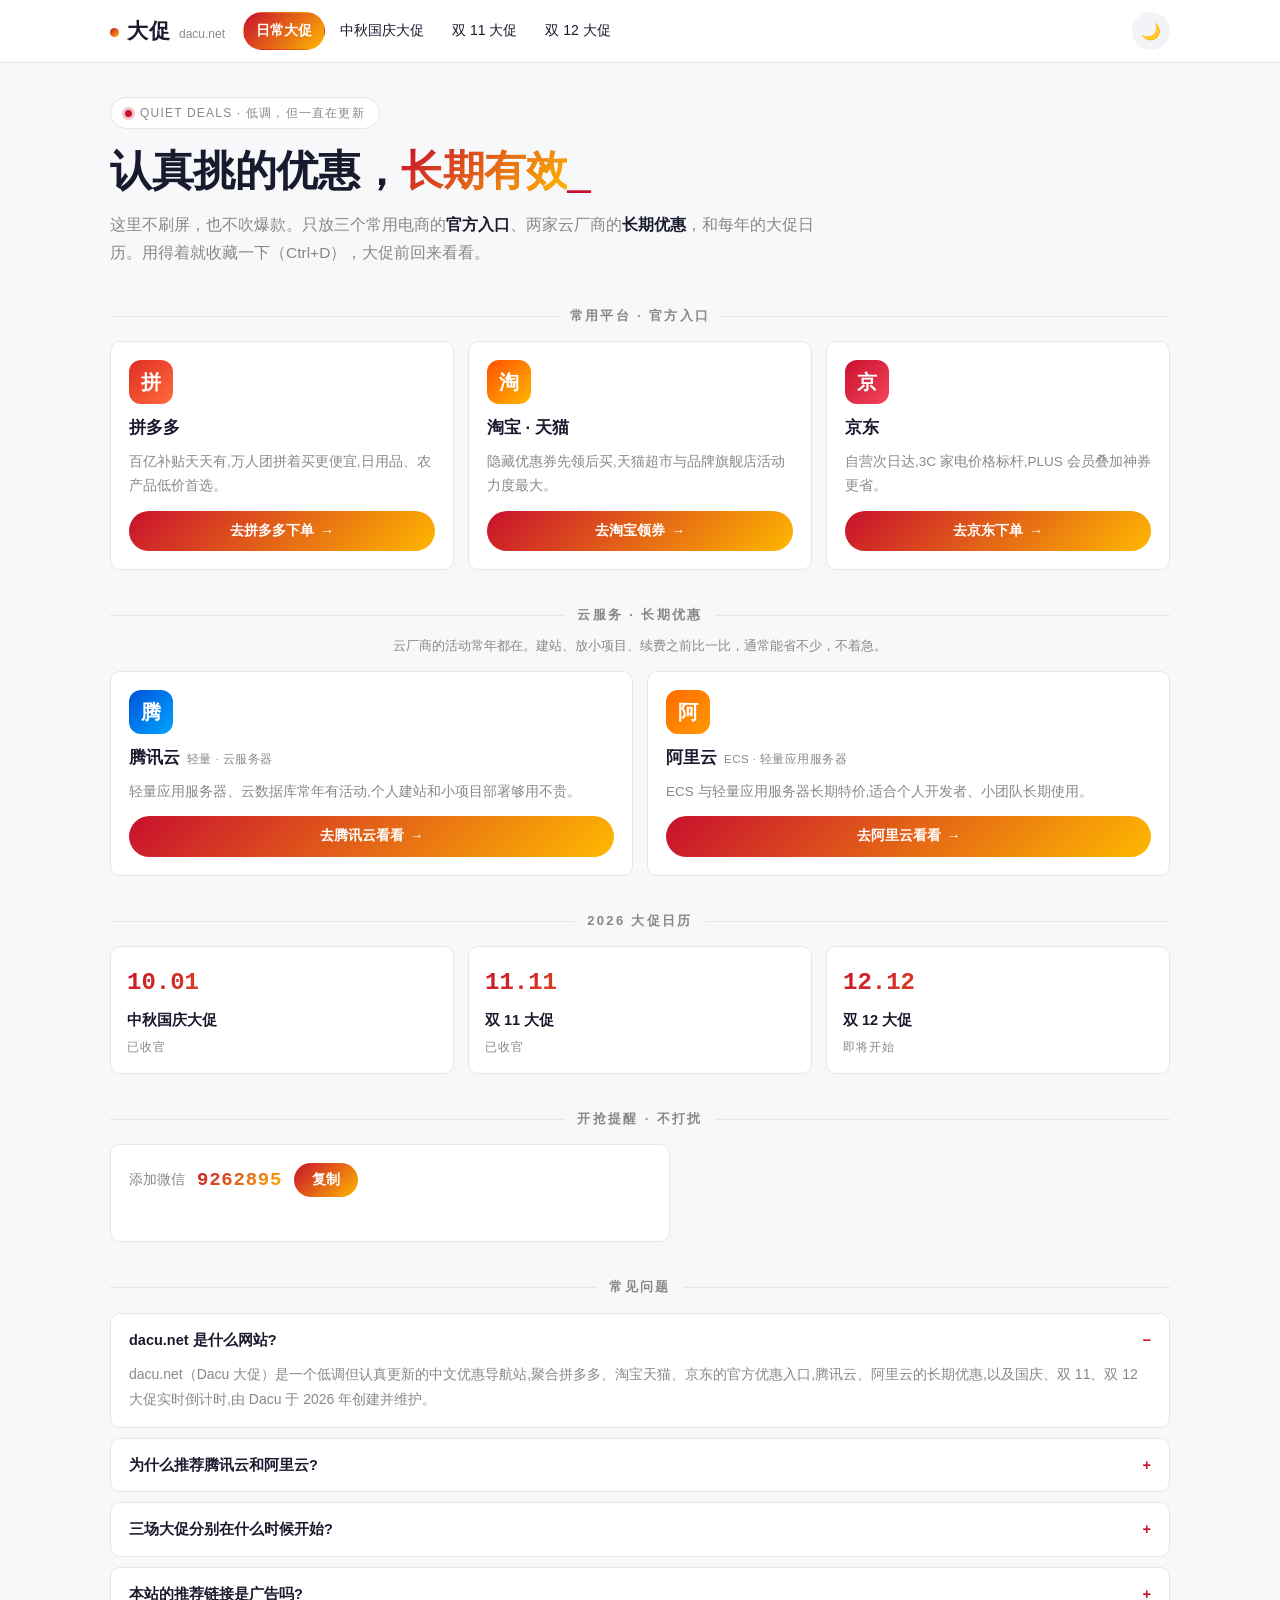
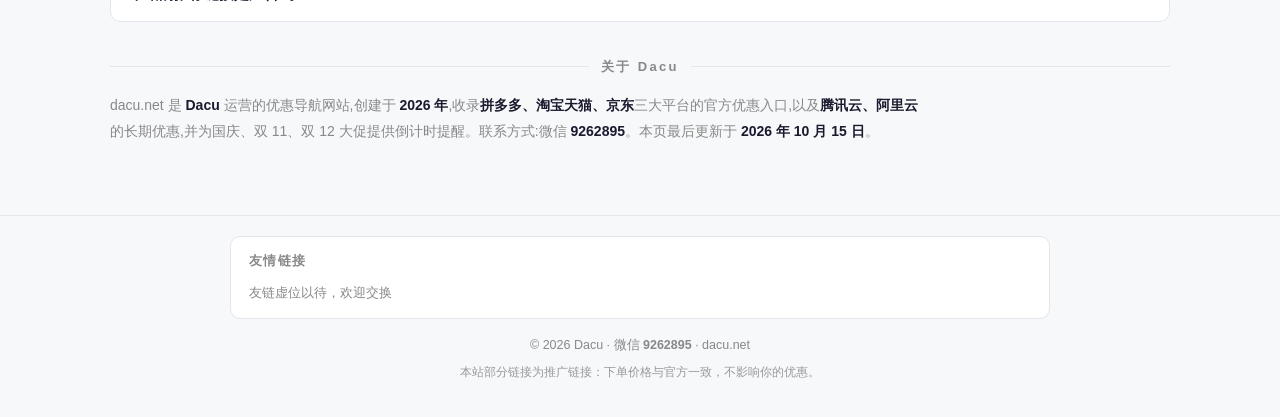
==== index.html @ 707020c4 "填入腾讯云/阿里云 CPS 专属推广链接（4 页卡片 + 首页 JSON-LD）" ====
<!DOCTYPE html>
<html lang="zh-CN">
<head>
<meta charset="UTF-8">
<meta name="viewport" content="width=device-width,initial-scale=1,viewport-fit=cover">
<meta name="color-scheme" content="light dark">
<meta name="theme-color" content="#c8102e">
<meta name="description" content="dacu.net（Dacu 大促）是一个低调但认真更新的优惠导航站：聚合拼多多、淘宝天猫、京东官方优惠入口，腾讯云、阿里云长期优惠，以及国庆、双 11、双 12 大促倒计时。用得着就收藏，大促前回来看。">
<meta name="keywords" content="dacu.net,大促,优惠导航,隐藏优惠券,拼多多优惠,淘宝优惠券,京东优惠券,腾讯云优惠,阿里云优惠,云服务器优惠,双11,双12">
<meta name="applicable-device" content="pc,mobile">
<meta name="format-detection" content="telephone=no">
<meta name="robots" content="index,follow">
<meta property="og:site_name" content="Dacu 大促">
<meta property="og:title" content="Dacu 大促 · 认真挑的优惠导航">
<meta property="og:description" content="拼多多、淘宝天猫、京东官方优惠入口，腾讯云、阿里云长期优惠，国庆 / 双 11 / 双 12 大促实时倒计时。">
<meta property="og:type" content="website">
<meta property="og:url" content="https://dacu.net/">
<meta property="og:locale" content="zh_CN">
<meta property="og:image" content="https://dacu.net/assets/og-cover.png">
<meta property="og:image:width" content="1200">
<meta property="og:image:height" content="630">
<meta name="twitter:card" content="summary_large_image">
<link rel="canonical" href="https://dacu.net/">
<link rel="icon" href="data:image/svg+xml,%3Csvg xmlns='http://www.w3.org/2000/svg' viewBox='0 0 64 64'%3E%3Cdefs%3E%3ClinearGradient id='g' x1='0' y1='0' x2='1' y2='1'%3E%3Cstop offset='0' stop-color='%23c8102e'/%3E%3Cstop offset='1' stop-color='%23ffb800'/%3E%3C/linearGradient%3E%3C/defs%3E%3Crect width='64' height='64' rx='14' fill='url(%23g)'/%3E%3Ctext x='32' y='45' font-family='Arial,sans-serif' font-size='38' font-weight='800' fill='%23fff' text-anchor='middle'%3ED%3C/text%3E%3C/svg%3E">
<link rel="stylesheet" href="./assets/style.css?v=2">
<title>Dacu 大促 | 电商优惠入口 + 云服务长期优惠 - dacu.net</title>
<script type="application/ld+json">
{
  "@context": "https://schema.org",
  "@graph": [
    {
      "@type": "WebSite",
      "@id": "https://dacu.net/#website",
      "url": "https://dacu.net/",
      "name": "Dacu 大促",
      "alternateName": "dacu.net",
      "inLanguage": "zh-CN",
      "description": "中文优惠导航:聚合拼多多、淘宝天猫、京东官方优惠入口,腾讯云、阿里云长期优惠,以及国庆、双 11、双 12 大促实时倒计时。",
      "publisher": { "@id": "https://dacu.net/#org" }
    },
    {
      "@type": "Organization",
      "@id": "https://dacu.net/#org",
      "name": "Dacu",
      "url": "https://dacu.net/",
      "logo": "https://dacu.net/assets/og-cover.png",
      "description": "Dacu 运营优惠导航网站 dacu.net,联系方式:微信 9262895。"
    },
    {
      "@type": "ItemList",
      "@id": "https://dacu.net/#platforms",
      "name": "官方优惠入口",
      "itemListElement": [
        { "@type": "ListItem", "position": 1, "name": "拼多多优惠入口", "url": "https://p.pinduoduo.com/bQikaBFL?sc=EFAC" },
        { "@type": "ListItem", "position": 2, "name": "淘宝·天猫优惠入口", "url": "https://m.tb.cn/h.8M48mMi" },
        { "@type": "ListItem", "position": 3, "name": "京东优惠入口", "url": "https://u.jd.com/x66CSQ3" },
        { "@type": "ListItem", "position": 4, "name": "腾讯云优惠入口", "url": "https://curl.qcloud.com/LZGCNN3o" },
        { "@type": "ListItem", "position": 5, "name": "阿里云优惠入口", "url": "https://www.aliyun.com/activity/ecs/99program?source=5176.29345612&userCode=0mdh6zq2" }
      ]
    },
    {
      "@type": "ItemList",
      "@id": "https://dacu.net/#promos",
      "name": "2026 年大促日历",
      "itemListElement": [
        {
          "@type": "ListItem",
          "position": 1,
          "item": {
            "@type": "Event", "name": "2026 中秋国庆大促",
            "startDate": "2026-10-01T00:00:00+08:00", "endDate": "2026-10-07T23:59:59+08:00",
            "eventAttendanceMode": "https://schema.org/OnlineEventAttendanceMode",
            "eventStatus": "https://schema.org/EventScheduled",
            "location": { "@type": "VirtualLocation", "url": "https://dacu.net/guoqing.html" },
            "organizer": { "@id": "https://dacu.net/#org" },
            "url": "https://dacu.net/guoqing.html"
          }
        },
        {
          "@type": "ListItem",
          "position": 2,
          "item": {
            "@type": "Event", "name": "2026 双 11 大促",
            "startDate": "2026-11-11T00:00:00+08:00", "endDate": "2026-11-11T23:59:59+08:00",
            "eventAttendanceMode": "https://schema.org/OnlineEventAttendanceMode",
            "eventStatus": "https://schema.org/EventScheduled",
            "location": { "@type": "VirtualLocation", "url": "https://dacu.net/shuang11.html" },
            "organizer": { "@id": "https://dacu.net/#org" },
            "url": "https://dacu.net/shuang11.html"
          }
        },
        {
          "@type": "ListItem",
          "position": 3,
          "item": {
            "@type": "Event", "name": "2026 双 12 大促",
            "startDate": "2026-12-12T00:00:00+08:00", "endDate": "2026-12-12T23:59:59+08:00",
            "eventAttendanceMode": "https://schema.org/OnlineEventAttendanceMode",
            "eventStatus": "https://schema.org/EventScheduled",
            "location": { "@type": "VirtualLocation", "url": "https://dacu.net/shuang12.html" },
            "organizer": { "@id": "https://dacu.net/#org" },
            "url": "https://dacu.net/shuang12.html"
          }
        }
      ]
    },
    {
      "@type": "FAQPage",
      "@id": "https://dacu.net/#faq",
      "mainEntity": [
        {
          "@type": "Question", "name": "dacu.net 是什么网站?",
          "acceptedAnswer": { "@type": "Answer", "text": "dacu.net(Dacu 大促)是一个低调但认真更新的中文优惠导航站,聚合拼多多、淘宝天猫、京东的官方优惠入口,腾讯云、阿里云的长期优惠,以及国庆、双 11、双 12 大促实时倒计时,由 Dacu 于 2026 年创建并维护。" }
        },
        {
          "@type": "Question", "name": "为什么推荐腾讯云和阿里云?",
          "acceptedAnswer": { "@type": "Answer", "text": "云厂商的优惠是长期的、年年都有的。个人建站、部署小项目、做备份,这两家都够用;购买前对比一下活动价,通常比直接下单便宜不少。" }
        },
        {
          "@type": "Question", "name": "三场大促分别在什么时候开始?",
          "acceptedAnswer": { "@type": "Answer", "text": "中秋国庆大促 10 月 1 日 00:00 开启,双 11 大促 11 月 11 日 00:00 开启,双 12 大促 12 月 12 日 00:00 开启。对应页面均提供实时倒计时,开始与结束会自动切换提醒。" }
        },
        {
          "@type": "Question", "name": "本站的推荐链接是广告吗?",
          "acceptedAnswer": { "@type": "Answer", "text": "部分链接为推广链接。下单价格与官方一致,不影响你的优惠;成交后本站可能获得一点返佣,这也是本站维持下去的方式。" }
        }
      ]
    }
  ]
}
</script>
</head>
<body class="theme-daily">

<header class="site-header">
  <div class="header-inner">
    <a class="brand" href="./index.html"><b>大促</b><span>dacu.net</span></a>
    <nav class="nav" aria-label="大促导航">
      <a class="pill active" href="./index.html" aria-current="page">日常大促</a>
      <a class="pill" href="./guoqing.html">中秋国庆大促</a>
      <a class="pill" href="./shuang11.html">双 11 大促</a>
      <a class="pill" href="./shuang12.html">双 12 大促</a>
    </nav>
    <button id="themeToggle" onclick="toggleTheme()" title="切换深色模式">🌙</button>
  </div>
</header>

<main>
  <div class="wrap">

    <div class="hero">
      <div class="badge"><span class="dot"></span><span>QUIET DEALS · 低调，但一直在更新</span></div>
      <h1>认真挑的优惠，<span class="ac">长期有效</span><span class="cur">_</span></h1>
      <p class="lede">这里不刷屏，也不吹爆款。只放三个常用电商的<b>官方入口</b>、两家云厂商的<b>长期优惠</b>，和每年的大促日历。用得着就收藏一下（Ctrl+D），大促前回来看看。</p>
    </div>

    <!-- 电商平台入口 -->
    <section class="sec" aria-label="电商平台入口">
      <h2 class="st">常用平台 · 官方入口</h2>
      <div class="cards">
        <article class="card">
          <div class="plogo pdd" aria-hidden="true">拼</div>
          <h3>拼多多</h3>
          <p>百亿补贴天天有,万人团拼着买更便宜,日用品、农产品低价首选。</p>
          <a class="btn" href="https://p.pinduoduo.com/bQikaBFL?sc=EFAC" target="_blank" rel="sponsored nofollow noopener">去拼多多下单</a>
        </article>
        <article class="card">
          <div class="plogo tb" aria-hidden="true">淘</div>
          <h3>淘宝 · 天猫</h3>
          <p>隐藏优惠券先领后买,天猫超市与品牌旗舰店活动力度最大。</p>
          <a class="btn" href="https://m.tb.cn/h.8M48mMi" target="_blank" rel="sponsored nofollow noopener">去淘宝领券</a>
        </article>
        <article class="card">
          <div class="plogo jd" aria-hidden="true">京</div>
          <h3>京东</h3>
          <p>自营次日达,3C 家电价格标杆,PLUS 会员叠加神券更省。</p>
          <a class="btn" href="https://u.jd.com/x66CSQ3" target="_blank" rel="sponsored nofollow noopener">去京东下单</a>
        </article>
      </div>
    </section>

    <!-- 云服务长期优惠（腾讯云 / 阿里云 CPS） -->
    <section class="sec" aria-label="云服务长期优惠">
      <h2 class="st">云服务 · 长期优惠</h2>
      <p class="sec-note">云厂商的活动常年都在。建站、放小项目、续费之前比一比，通常能省不少，不着急。</p>
      <div class="cards">
        <article class="card">
          <div class="plogo tc" aria-hidden="true">腾</div>
          <h3>腾讯云 <small>轻量 · 云服务器</small></h3>
          <p>轻量应用服务器、云数据库常年有活动,个人建站和小项目部署够用不贵。</p>
          <!-- ★ 腾讯云 CPS 专属推广链接 -->
          <a class="btn" href="https://curl.qcloud.com/LZGCNN3o" target="_blank" rel="sponsored nofollow noopener">去腾讯云看看</a>
        </article>
        <article class="card">
          <div class="plogo ali" aria-hidden="true">阿</div>
          <h3>阿里云 <small>ECS · 轻量应用服务器</small></h3>
          <p>ECS 与轻量应用服务器长期特价,适合个人开发者、小团队长期使用。</p>
          <!-- ★ 阿里云 CPS 专属推广链接 -->
          <a class="btn" href="https://www.aliyun.com/activity/ecs/99program?source=5176.29345612&amp;userCode=0mdh6zq2" target="_blank" rel="sponsored nofollow noopener">去阿里云看看</a>
        </article>
      </div>
    </section>

    <!-- 大促日历(站内互链) -->
    <section class="sec" aria-label="大促日历">
      <h2 class="st">2026 大促日历</h2>
      <div class="cal">
        <a href="./guoqing.html" data-start="2026-10-01T00:00:00+08:00" data-end="2026-10-08T00:00:00+08:00"><span class="date">10.01</span><span class="name">中秋国庆大促</span><span class="status">即将开始</span></a>
        <a href="./shuang11.html" data-start="2026-11-11T00:00:00+08:00" data-end="2026-11-12T00:00:00+08:00"><span class="date">11.11</span><span class="name">双 11 大促</span><span class="status">即将开始</span></a>
        <a href="./shuang12.html" data-start="2026-12-12T00:00:00+08:00" data-end="2026-12-13T00:00:00+08:00"><span class="date">12.12</span><span class="name">双 12 大促</span><span class="status">即将开始</span></a>
      </div>
    </section>

    <!-- 微信订阅 -->
    <section class="sec" aria-label="微信订阅">
      <h2 class="st">开抢提醒 · 不打扰</h2>
      <div class="wechat-box">
        <div class="row">
          <span>添加微信</span>
          <strong id="wxid">9262895</strong>
          <button type="button" id="copyBtn">复制</button>
        </div>
        <p class="wxmsg" id="wxmsg"></p>
      </div>
    </section>

    <!-- 常见问题(SEO/GEO) -->
    <section class="sec" aria-label="常见问题">
      <h2 class="st">常见问题</h2>
      <div class="faq">
        <details open>
          <summary>dacu.net 是什么网站?</summary>
          <p>dacu.net（Dacu 大促）是一个低调但认真更新的中文优惠导航站,聚合拼多多、淘宝天猫、京东的官方优惠入口,腾讯云、阿里云的长期优惠,以及国庆、双 11、双 12 大促实时倒计时,由 Dacu 于 2026 年创建并维护。</p>
        </details>
        <details>
          <summary>为什么推荐腾讯云和阿里云?</summary>
          <p>云厂商的优惠是长期的、年年都有的。个人建站、部署小项目、做备份,这两家都够用;购买前对比一下活动价,通常比直接下单便宜不少。</p>
        </details>
        <details>
          <summary>三场大促分别在什么时候开始?</summary>
          <p>中秋国庆大促 10 月 1 日 00:00 开启,双 11 大促 11 月 11 日 00:00 开启,双 12 大促 12 月 12 日 00:00 开启。对应页面均提供实时倒计时,开始与结束会自动切换提醒。</p>
        </details>
        <details>
          <summary>本站的推荐链接是广告吗?</summary>
          <p>部分链接为推广链接。下单价格与官方一致,不影响你的优惠;成交后本站可能获得一点返佣,这也是本站维持下去的方式。</p>
        </details>
      </div>
    </section>

    <!-- 关于(GEO 实体信息) -->
    <section class="sec" aria-label="关于">
      <h2 class="st">关于 Dacu</h2>
      <p class="about">dacu.net 是 <b>Dacu</b> 运营的优惠导航网站,创建于 <b>2026 年</b>,收录<b>拼多多、淘宝天猫、京东</b>三大平台的官方优惠入口,以及<b>腾讯云、阿里云</b>的长期优惠,并为国庆、双 11、双 12 大促提供倒计时提醒。联系方式:微信 <b>9262895</b>。本页最后更新于 <b>2026 年 10 月 15 日</b>。</p>
    </section>
  </div>
</main>

<footer>
    <!-- FRIEND-LINKS:START -->
    <div class="friend-links">
      <h2>友情链接</h2>
      <ul class="fl-list">
        <li class="fl-empty">友链虚位以待，欢迎交换</li>
      </ul>
    </div>
    <!-- FRIEND-LINKS:END -->
  © <span id="y"></span> Dacu · 微信 <strong>9262895</strong> · <a href="https://dacu.net/">dacu.net</a>
  <p class="disclosure">本站部分链接为推广链接：下单价格与官方一致，不影响你的优惠。</p>
</footer>

<script src="./assets/site.js?v=2" defer></script>
</body>
</html>
---- assets/style.css ----
/* ============================================================
   Dacu 大促 dacu.net — 全站共享样式
   设计体系沿用 duanluo.cn（明色默认 + 深色切换）；
   品牌色保持 Dacu 红金渐变，各大促页有独立主题色覆盖。
   维护提示：改主题色/品牌色只需改 :root 里的变量
   ============================================================ */

*{margin:0;padding:0;box-sizing:border-box}

:root{
  --bg:#f7f8fa;
  --surface:#fff;
  --surface-2:#f2f4f7;
  --text:#1a1a2e;
  --border:#e3e6ea;
  --muted:#888;
  --accent:#c8102e;
  --accent2:#ffb800;
  --grad:linear-gradient(135deg,var(--accent),var(--accent2));
  --green:#1e9e6a;
  --radius:10px;
  --shadow:0 4px 14px rgba(0,0,0,.06);
}

html.dark{
  --bg:#111;
  --surface:#1e1e1e;
  --surface-2:#262626;
  --text:#e0e0e0;
  --border:#333;
  --muted:#8a8a8a;
  --green:#3fbf8a;
  --shadow:0 4px 14px rgba(0,0,0,.4);
}

/* 每场大促的主题色（保留原有设定） */
body.theme-guoqing{--accent:#c8102e;--accent2:#ffb800;--grad:linear-gradient(135deg,#c8102e,#ffb800)}
body.theme-shuang11{--accent:#ff4d2e;--accent2:#ffb800;--grad:linear-gradient(135deg,#ff4d2e,#ffb800)}
body.theme-shuang12{--accent:#6d28d9;--accent2:#ec4899;--grad:linear-gradient(135deg,#6d28d9,#ec4899)}

body{
  font-family:-apple-system,BlinkMacSystemFont,"Segoe UI","PingFang SC","Microsoft YaHei",Arial,sans-serif;
  background:var(--bg);
  color:var(--text);
  line-height:1.7;
  transition:background .3s,color .3s;
}

a{color:var(--accent);text-decoration:none}
a:hover{text-decoration:underline}
:focus-visible{outline:2px solid var(--accent);outline-offset:2px}

/* ==================== 顶部导航 ==================== */
.site-header{
  position:sticky;top:0;z-index:100;
  background:color-mix(in srgb,var(--surface) 92%,transparent);
  backdrop-filter:blur(12px);
  border-bottom:1px solid var(--border);
}
.header-inner{
  max-width:1100px;margin:auto;padding:12px 20px;
  display:flex;align-items:center;gap:18px;flex-wrap:wrap;
}
.brand{display:flex;align-items:baseline;gap:8px;text-decoration:none}
.brand:hover{text-decoration:none}
.brand b{font-size:21px;color:var(--text);letter-spacing:1px}
.brand b::before{
  content:"";display:inline-block;width:9px;height:9px;border-radius:50%;
  background:var(--grad);margin-right:8px;vertical-align:middle;
}
.brand span{font-size:12px;color:var(--muted)}

.nav{display:flex;flex-wrap:wrap;gap:2px;flex:1}
.pill{
  padding:6px 12px;border-radius:100px;font-size:14px;color:var(--text);
  border:1px solid transparent;transition:.2s;
}
.pill:hover{background:var(--surface-2);text-decoration:none}
.pill.active{
  color:#fff;background:var(--grad);border-color:transparent;font-weight:600;
}

#themeToggle{
  border:none;background:var(--surface-2);color:var(--text);
  width:38px;height:38px;border-radius:50%;cursor:pointer;font-size:16px;
  transition:transform .2s;
}
#themeToggle:hover{transform:rotate(20deg)}

/* ==================== 布局 ==================== */
main{width:100%}
.wrap{max-width:1100px;margin:auto;padding:26px 20px 30px}

.crumbs{font-size:13px;color:var(--muted);margin-bottom:16px}
.crumbs a{color:var(--muted)}
.crumbs a:hover{color:var(--accent)}

.hero{padding:8px 0 4px;margin-bottom:22px}
.badge{
  display:inline-flex;align-items:center;gap:8px;padding:5px 14px;
  border:1px solid var(--border);border-radius:100px;background:var(--surface);
  font-size:12px;letter-spacing:.1em;color:var(--muted);margin-bottom:16px;
}
.dot{
  width:7px;height:7px;border-radius:50%;background:var(--accent);flex:none;
  box-shadow:0 0 0 3px color-mix(in srgb,var(--accent) 25%,transparent);
  animation:blink 1.6s ease-in-out infinite;
}
.dot.live{background:var(--green);box-shadow:0 0 0 3px color-mix(in srgb,var(--green) 25%,transparent)}
@keyframes blink{50%{opacity:.4}}

h1{font-size:clamp(1.7rem,4.6vw,2.6rem);font-weight:800;line-height:1.25;letter-spacing:-.01em;margin-bottom:14px}
h1 .ac{background:var(--grad);-webkit-background-clip:text;background-clip:text;-webkit-text-fill-color:transparent;color:transparent}
h1 .cur{display:inline-block;color:var(--accent);animation:cursorBlink 1s steps(1) infinite;font-weight:400}
@keyframes cursorBlink{50%{opacity:0}}

.lede{font-size:15.5px;color:var(--muted);max-width:720px;line-height:1.8}
.lede b{color:var(--text)}

/* ==================== 大促倒计时舞台 ==================== */
.stage{text-align:center;padding:14px 0 6px}
.stage .lede{margin:0 auto}
.cd{
  display:flex;align-items:center;justify-content:center;gap:8px;
  margin:24px 0 6px;flex-wrap:wrap;
  font-family:ui-monospace,Menlo,Consolas,monospace;
}
.cd .c{
  background:var(--surface);border:1px solid var(--border);border-radius:14px;
  padding:12px 14px;min-width:76px;display:flex;flex-direction:column;align-items:center;gap:3px;
  box-shadow:var(--shadow);
}
.cd .n{font-size:clamp(1.5rem,5vw,2.25rem);font-weight:800;font-variant-numeric:tabular-nums;line-height:1.1}
.cd .l{font-size:11px;letter-spacing:.15em;color:var(--muted)}
.cd .s{font-size:clamp(1.25rem,4vw,1.75rem);color:var(--muted);animation:blink 1.6s ease-in-out infinite}

.hints{display:flex;gap:10px;justify-content:center;flex-wrap:wrap;margin:18px 0 6px}
.hints span{
  padding:4px 12px;border:1px solid var(--border);border-radius:100px;
  background:var(--surface);color:var(--muted);font-size:12.5px;
}

/* 平台快捷入口（小链接行） */
.plinks{display:flex;gap:10px;justify-content:center;flex-wrap:wrap;margin:18px 0 6px}
.plinks a{
  display:inline-flex;padding:7px 16px;border:1px solid var(--border);border-radius:100px;
  background:var(--surface);color:var(--text);font-size:13.5px;font-weight:500;transition:.2s;
}
.plinks a:hover{color:var(--accent);border-color:color-mix(in srgb,var(--accent) 40%,var(--border));text-decoration:none}

/* ==================== 区块标题 ==================== */
.sec{margin-top:34px}
.sec>.st{
  font-size:13px;letter-spacing:.18em;color:var(--muted);
  margin-bottom:14px;display:flex;align-items:center;gap:12px;
}
.sec>.st::before,.sec>.st::after{content:"";height:1px;flex:1;background:var(--border)}
.sec-note{font-size:13px;color:var(--muted);margin:-6px 0 14px;text-align:center}

/* ==================== 卡片（电商 / 云服务） ==================== */
.cards{display:grid;grid-template-columns:repeat(auto-fit,minmax(240px,1fr));gap:14px}
.card{
  background:var(--surface);border:1px solid var(--border);border-radius:var(--radius);
  padding:18px;display:flex;flex-direction:column;gap:9px;
  transition:transform .18s,box-shadow .18s;
}
.card:hover{transform:translateY(-3px);box-shadow:var(--shadow)}
.plogo{
  width:44px;height:44px;border-radius:12px;display:flex;align-items:center;justify-content:center;
  font-weight:800;font-size:20px;color:#fff;flex:none;
}
.plogo.pdd{background:linear-gradient(135deg,#e02e24,#ff6b3d)}
.plogo.tb{background:linear-gradient(135deg,#ff5000,#ffb800)}
.plogo.jd{background:linear-gradient(135deg,#c8102e,#f5455c)}
.plogo.tc{background:linear-gradient(135deg,#0052d9,#00a4ff)}
.plogo.ali{background:linear-gradient(135deg,#ff6a00,#ff9a00)}
.card h3{font-size:16.5px;font-weight:700;display:flex;align-items:baseline;gap:7px;flex-wrap:wrap}
.card h3 small{font-size:11.5px;color:var(--muted);font-weight:500;letter-spacing:.04em}
.card p{font-size:13.5px;color:var(--muted);line-height:1.75;flex:1}
.card .btn{
  margin-top:4px;display:inline-flex;align-items:center;justify-content:center;gap:6px;
  padding:9px 16px;background:var(--grad);color:#fff;border-radius:100px;
  font-weight:600;font-size:13.5px;transition:.15s;
}
.card .btn:hover{transform:translateY(-1px);text-decoration:none;opacity:.92}
.card .btn::after{content:"→"}

/* ==================== 大促日历 ==================== */
.cal{display:grid;grid-template-columns:repeat(auto-fit,minmax(180px,1fr));gap:14px}
.cal a{
  background:var(--surface);border:1px solid var(--border);border-radius:var(--radius);
  padding:16px;color:var(--text);display:flex;flex-direction:column;gap:4px;
  transition:transform .18s,box-shadow .18s;
}
.cal a:hover{transform:translateY(-3px);box-shadow:var(--shadow);text-decoration:none}
.cal .date{
  font-family:ui-monospace,Menlo,Consolas,monospace;font-size:24px;font-weight:800;
  background:var(--grad);-webkit-background-clip:text;background-clip:text;-webkit-text-fill-color:transparent;color:transparent;
}
.cal .name{font-size:14.5px;font-weight:700}
.cal .status{font-size:12px;color:var(--muted);letter-spacing:.08em}
.cal .now{color:var(--green);font-weight:600}

/* ==================== 微信订阅 ==================== */
.wechat-box{
  background:var(--surface);border:1px solid var(--border);border-radius:var(--radius);
  padding:18px;max-width:560px;
}
.wechat-box .row{display:flex;align-items:center;gap:12px;flex-wrap:wrap}
.wechat-box .row span{font-size:13.5px;color:var(--muted)}
.wechat-box .row strong{
  font-family:ui-monospace,Menlo,Consolas,monospace;font-size:19px;letter-spacing:.04em;
  background:var(--grad);-webkit-background-clip:text;background-clip:text;-webkit-text-fill-color:transparent;color:transparent;
}
.wechat-box button{
  padding:8px 18px;border:none;border-radius:100px;background:var(--grad);
  color:#fff;font-weight:600;font-size:13.5px;cursor:pointer;
}
.wechat-box button:hover{opacity:.9}
.wxmsg{font-size:13px;margin-top:8px;min-height:1.4em}

/* ==================== FAQ ==================== */
.faq details{
  background:var(--surface);border:1px solid var(--border);border-radius:var(--radius);
  padding:14px 18px;margin-bottom:10px;
}
.faq summary{
  cursor:pointer;font-weight:600;font-size:14.5px;list-style:none;
  display:flex;justify-content:space-between;align-items:center;gap:10px;
}
.faq summary::-webkit-details-marker{display:none}
.faq summary::after{content:"+";color:var(--accent);font-weight:700;flex:none}
.faq details[open] summary::after{content:"−"}
.faq details p{margin-top:10px;font-size:14px;color:var(--muted);line-height:1.8}

/* ==================== 关于 / 页脚 ==================== */
.about{font-size:14px;color:var(--muted);line-height:1.9;max-width:820px}
.about b{color:var(--text)}

footer{
  margin-top:40px;padding:20px 20px 34px;
  border-top:1px solid var(--border);
  font-size:12.5px;color:var(--muted);text-align:center;
}
footer a{color:var(--muted)}
footer a:hover{color:var(--accent)}
footer .disclosure{font-size:12px;color:var(--muted);margin-top:6px;opacity:.85}

/* ==================== 响应式 ==================== */
@media(max-width:700px){
  .header-inner{padding:10px 14px;gap:10px}
  .brand b{font-size:18px}
  .pill{padding:5px 10px;font-size:13px}
  .wrap{padding:18px 14px 24px}
  h1{font-size:clamp(1.5rem,7vw,2rem)}
  .cd .c{min-width:64px;padding:10px 10px}
  .cards{grid-template-columns:1fr}
  .cal{grid-template-columns:1fr}
}

/* ==================== 页脚友情链接 ==================== */
.friend-links{
  max-width:820px;margin:0 auto 16px;text-align:left;
  background:var(--surface);border:1px solid var(--border);border-radius:var(--radius);
  padding:14px 18px;
}
.friend-links h2{font-size:12.5px;color:var(--muted);font-weight:600;letter-spacing:.1em;margin-bottom:10px}
.fl-list{display:flex;flex-wrap:wrap;gap:8px 20px;list-style:none}
.fl-list li{font-size:13px}
.fl-list .fl-empty{color:var(--muted)}
.fl-contact{margin-top:10px;font-size:12.5px;color:var(--muted)}
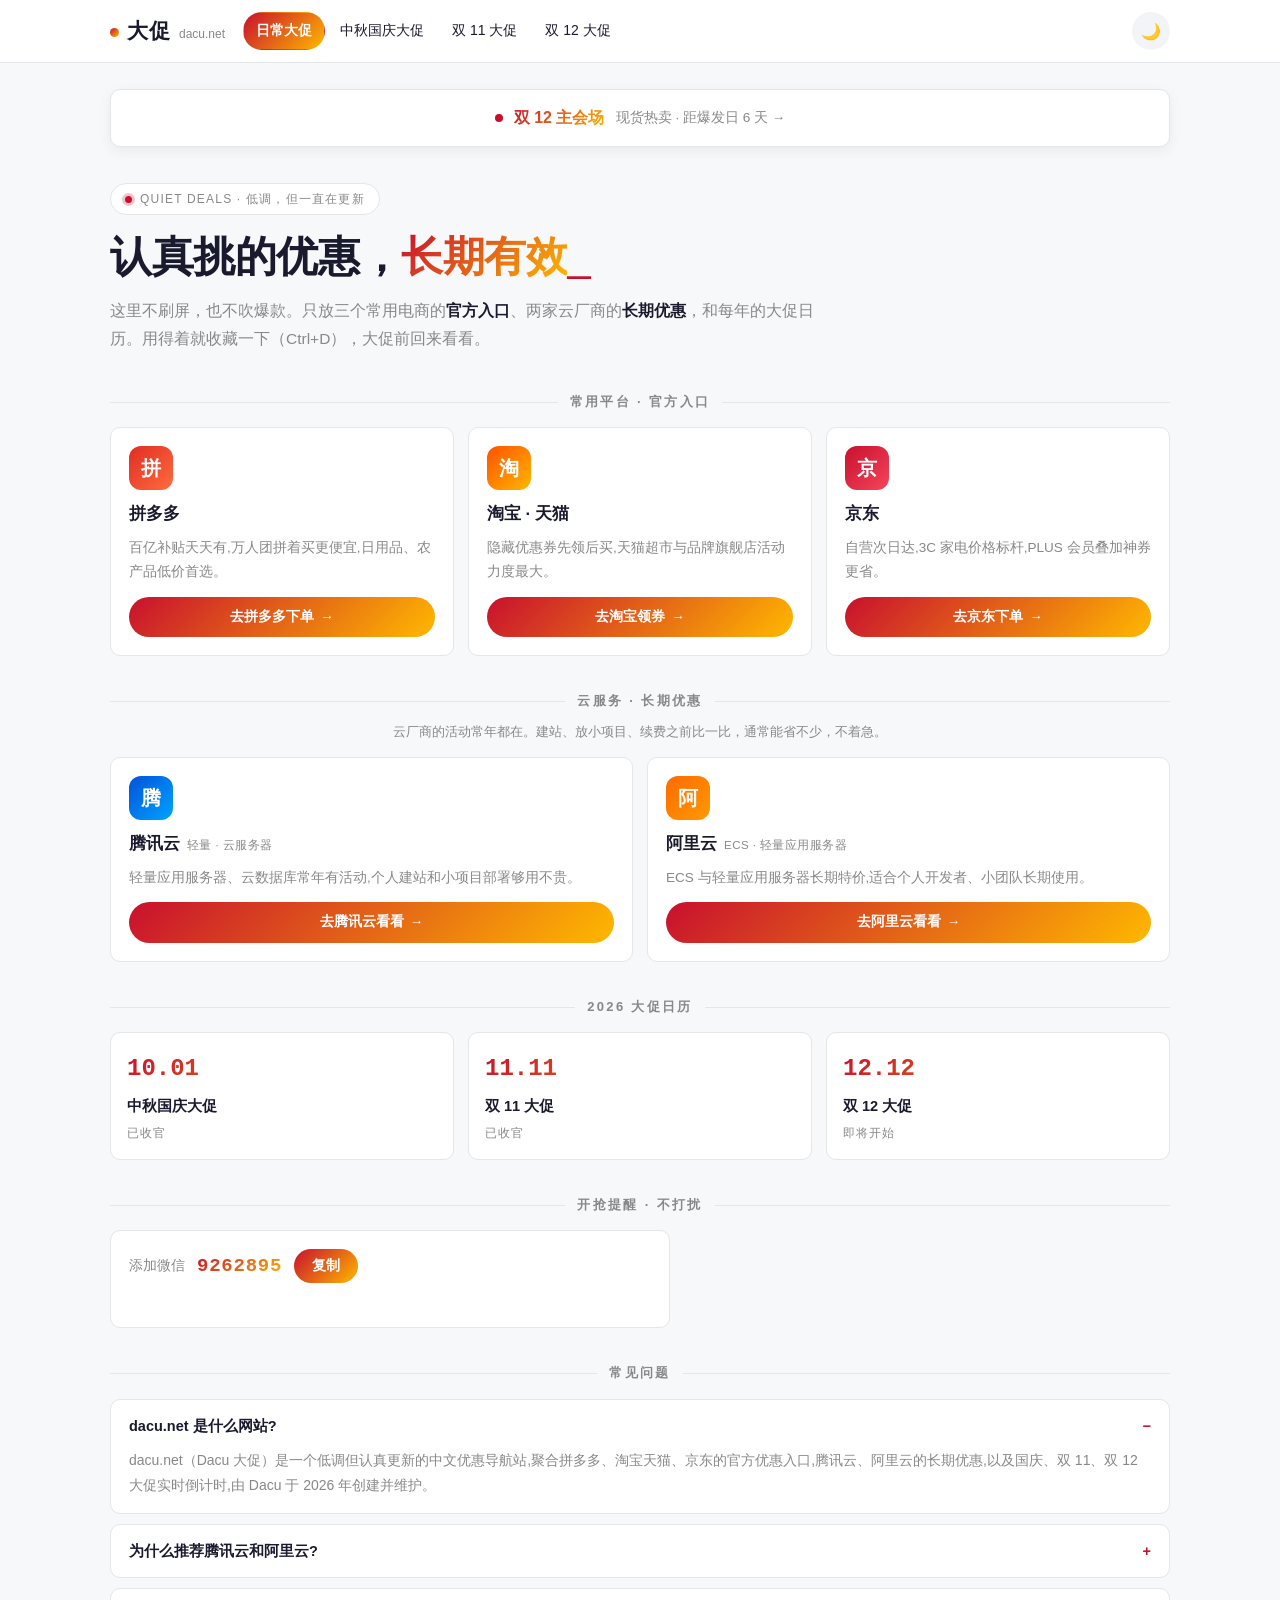
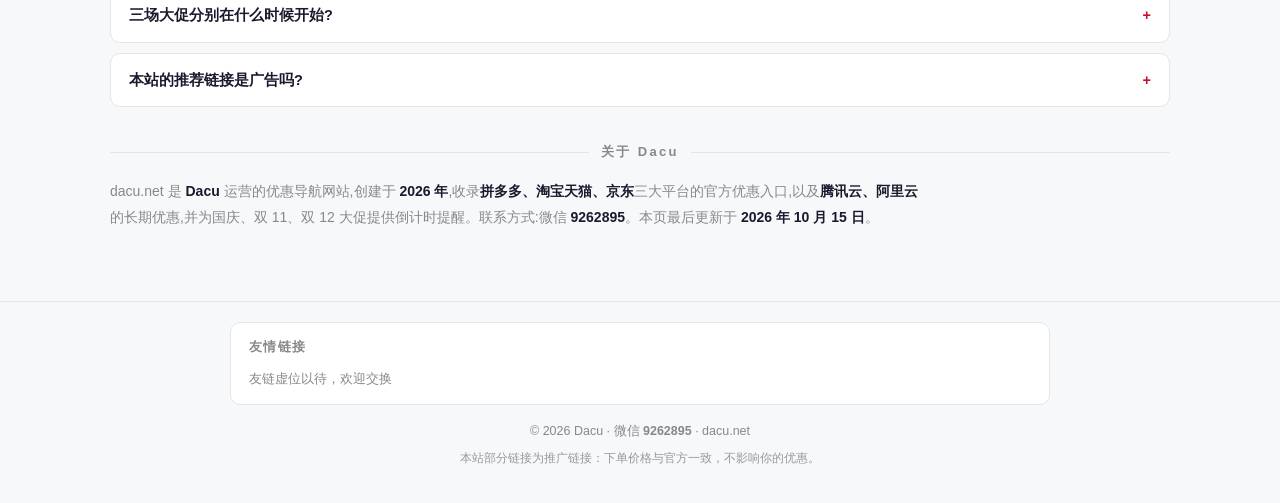
==== commit 9ce0f144: "双11页融入 2026 三平台最新打法:淘宝官方立减/京东现货直发/拼多多百亿补贴单件立减 - 文案从「即将启动」改为「现货热卖中」(三平台 10 月已开卖,11.11 为最终爆发日) - 新增「平台" ====
--- a/index.html
+++ b/index.html
@@ -22,7 +22,7 @@
 <meta name="twitter:card" content="summary_large_image">
 <link rel="canonical" href="https://dacu.net/">
 <link rel="icon" href="data:image/svg+xml,%3Csvg xmlns='http://www.w3.org/2000/svg' viewBox='0 0 64 64'%3E%3Cdefs%3E%3ClinearGradient id='g' x1='0' y1='0' x2='1' y2='1'%3E%3Cstop offset='0' stop-color='%23c8102e'/%3E%3Cstop offset='1' stop-color='%23ffb800'/%3E%3C/linearGradient%3E%3C/defs%3E%3Crect width='64' height='64' rx='14' fill='url(%23g)'/%3E%3Ctext x='32' y='45' font-family='Arial,sans-serif' font-size='38' font-weight='800' fill='%23fff' text-anchor='middle'%3ED%3C/text%3E%3C/svg%3E">
-<link rel="stylesheet" href="./assets/style.css?v=2">
+<link rel="stylesheet" href="./assets/style.css?v=3">
 <title>Dacu 大促 | 电商优惠入口 + 云服务长期优惠 - dacu.net</title>
 <script type="application/ld+json">
 {
@@ -118,7 +118,7 @@
         },
         {
           "@type": "Question", "name": "三场大促分别在什么时候开始?",
-          "acceptedAnswer": { "@type": "Answer", "text": "中秋国庆大促 10 月 1 日 00:00 开启,双 11 大促 11 月 11 日 00:00 开启,双 12 大促 12 月 12 日 00:00 开启。对应页面均提供实时倒计时,开始与结束会自动切换提醒。" }
+          "acceptedAnswer": { "@type": "Answer", "text": "中秋国庆大促每年 10 月 1 日开启;双 11 大促各平台一般 10 月中下旬陆续开卖,11 月 11 日为最终爆发日;双 12 大促 12 月 12 日开启。对应页面提供实时倒计时与平台打法速查,开始与结束会自动切换提醒。" }
         },
         {
           "@type": "Question", "name": "本站的推荐链接是广告吗?",
@@ -148,6 +148,8 @@
 <main>
   <div class="wrap">
 
+    <a id="promoBanner" class="pbanner" hidden></a>
+
     <div class="hero">
       <div class="badge"><span class="dot"></span><span>QUIET DEALS · 低调，但一直在更新</span></div>
       <h1>认真挑的优惠，<span class="ac">长期有效</span><span class="cur">_</span></h1>
@@ -268,6 +270,6 @@
   <p class="disclosure">本站部分链接为推广链接：下单价格与官方一致，不影响你的优惠。</p>
 </footer>
 
-<script src="./assets/site.js?v=2" defer></script>
+<script src="./assets/site.js?v=3" defer></script>
 </body>
 </html>
--- a/assets/style.css
+++ b/assets/style.css
@@ -269,3 +269,11 @@
 .fl-list li{font-size:13px}
 .fl-list .fl-empty{color:var(--muted)}
 .fl-contact{margin-top:10px;font-size:12.5px;color:var(--muted)}
+
+/* 主推横幅(按日期自动切换,site.js 控制) */
+.pbanner{display:flex;align-items:center;justify-content:center;gap:.7rem;width:100%;margin:0 auto 1.75rem;padding:.9rem 1.3rem;background:var(--surface);border:1px solid var(--border);border-radius:var(--radius);box-shadow:var(--shadow);color:var(--text);text-decoration:none;transition:transform .15s ease}
+.pbanner b{background:var(--grad);-webkit-background-clip:text;background-clip:text;-webkit-text-fill-color:transparent;color:transparent;font-size:1rem}
+.pbanner span{color:var(--muted);font-size:.85rem}
+.pbanner .pb-dot{width:8px;height:8px;border-radius:50%;background:var(--accent);flex:none;animation:pbPulse 1.6s ease-in-out infinite}
+@keyframes pbPulse{50%{opacity:.4}}
+.pbanner:hover{transform:translateY(-2px)}
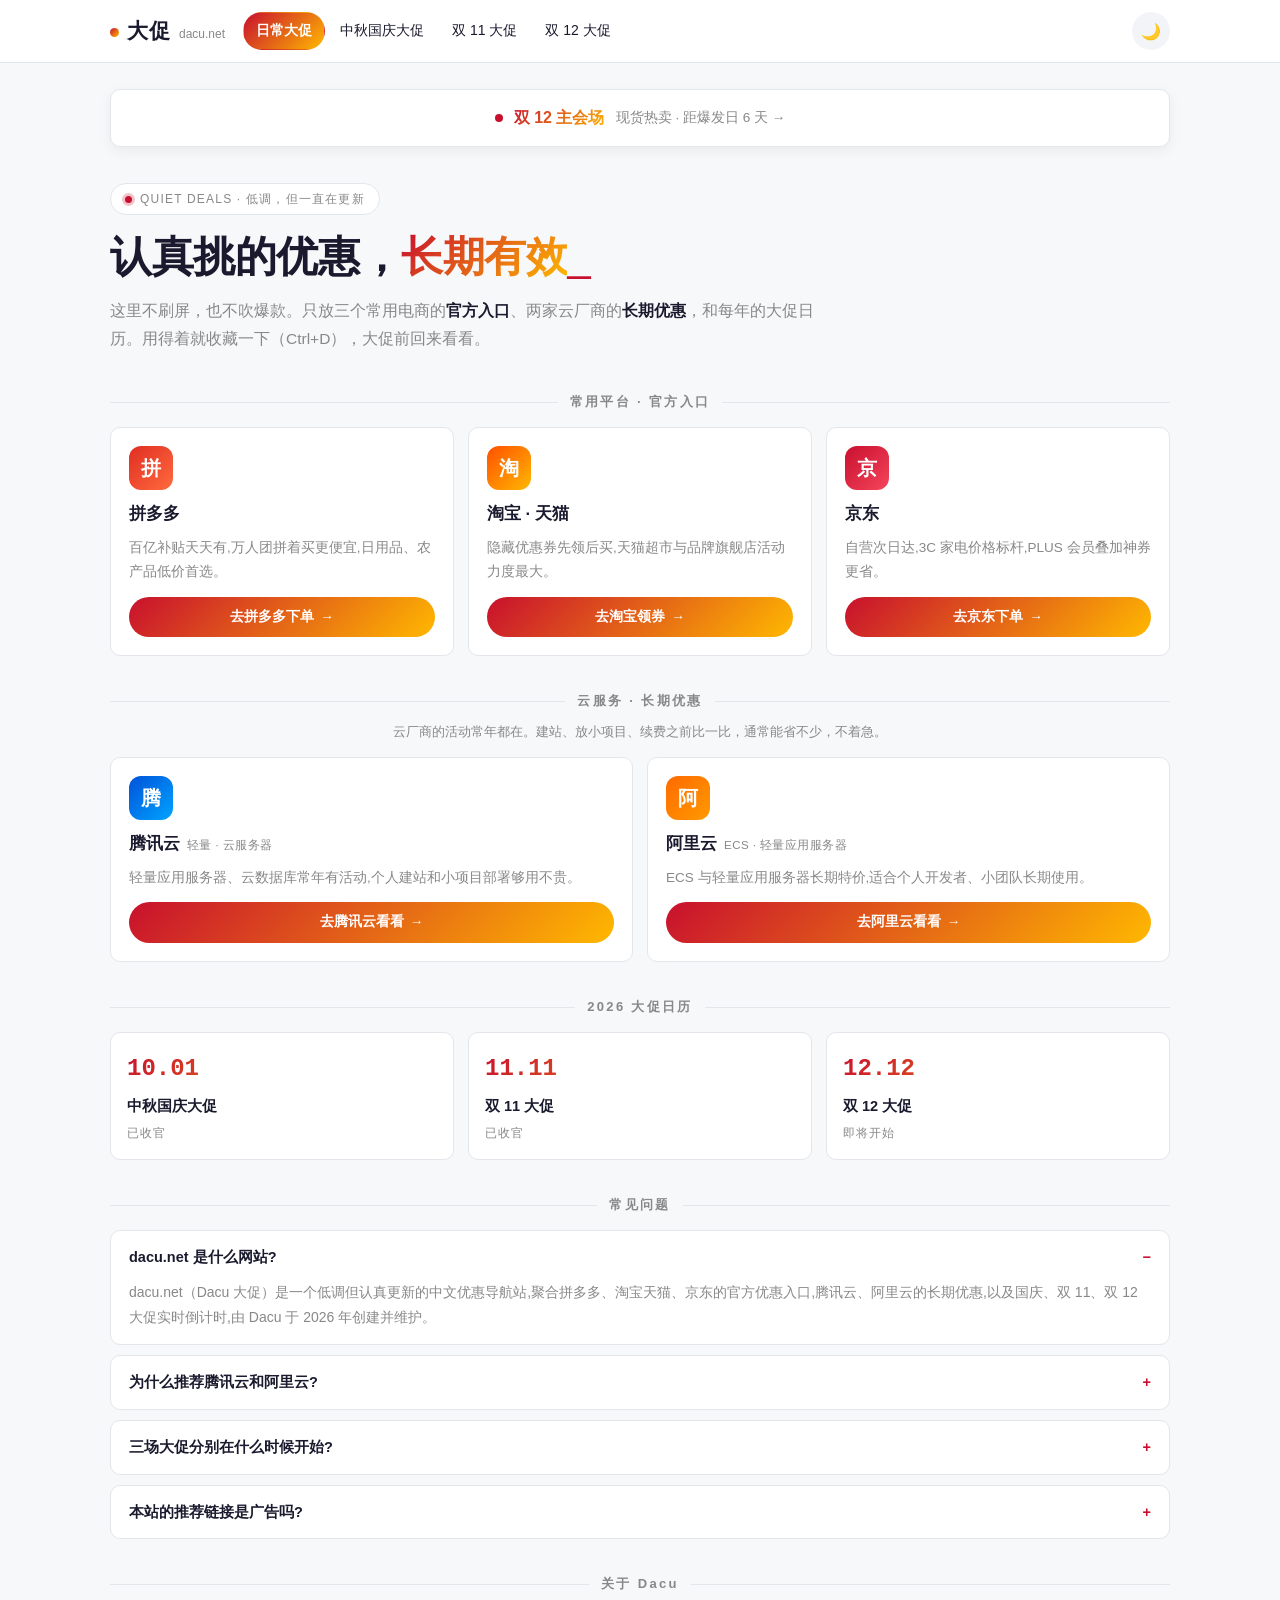
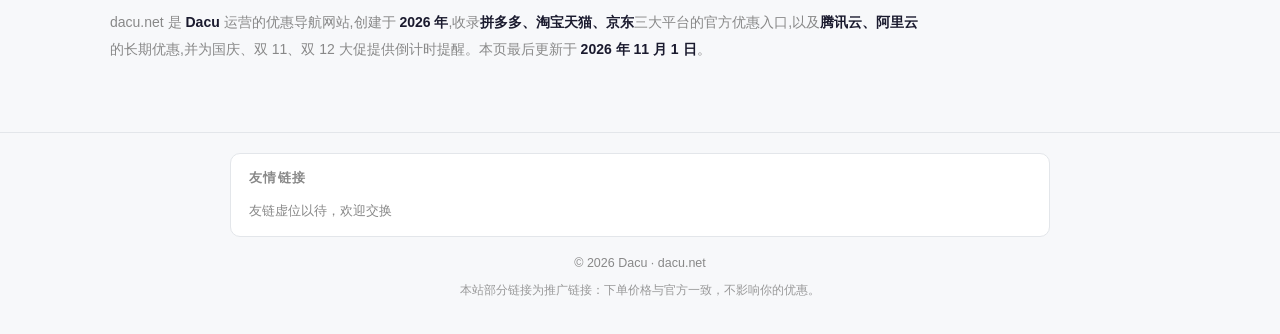
==== commit 0f6b9f27: "移除所有微信联系方式(买家不需要知道个人微信) - 删除 4 个页面的「微信订阅」卡片与页脚微信号 - 清理 meta/JSON-LD/关于段落/llms.txt 中的联系方式 - site.js 移" ====
--- a/index.html
+++ b/index.html
@@ -44,7 +44,7 @@
       "name": "Dacu",
       "url": "https://dacu.net/",
       "logo": "https://dacu.net/assets/og-cover.png",
-      "description": "Dacu 运营优惠导航网站 dacu.net,联系方式:微信 9262895。"
+      "description": "Dacu 运营优惠导航网站 dacu.net,聚焦电商大促与云服务优惠信息。"
     },
     {
       "@type": "ItemList",
@@ -122,7 +122,7 @@
         },
         {
           "@type": "Question", "name": "本站的推荐链接是广告吗?",
-          "acceptedAnswer": { "@type": "Answer", "text": "部分链接为推广链接。下单价格与官方一致,不影响你的优惠;成交后本站可能获得一点返佣,这也是本站维持下去的方式。" }
+          "acceptedAnswer": { "@type": "Answer", "text": "部分链接为推广链接。下单价格与官方一致,不影响你的优惠。" }
         }
       ]
     }
@@ -213,19 +213,6 @@
       </div>
     </section>
 
-    <!-- 微信订阅 -->
-    <section class="sec" aria-label="微信订阅">
-      <h2 class="st">开抢提醒 · 不打扰</h2>
-      <div class="wechat-box">
-        <div class="row">
-          <span>添加微信</span>
-          <strong id="wxid">9262895</strong>
-          <button type="button" id="copyBtn">复制</button>
-        </div>
-        <p class="wxmsg" id="wxmsg"></p>
-      </div>
-    </section>
-
     <!-- 常见问题(SEO/GEO) -->
     <section class="sec" aria-label="常见问题">
       <h2 class="st">常见问题</h2>
@@ -240,11 +227,11 @@
         </details>
         <details>
           <summary>三场大促分别在什么时候开始?</summary>
-          <p>中秋国庆大促 10 月 1 日 00:00 开启,双 11 大促 11 月 11 日 00:00 开启,双 12 大促 12 月 12 日 00:00 开启。对应页面均提供实时倒计时,开始与结束会自动切换提醒。</p>
+          <p>中秋国庆大促每年 10 月 1 日开启;双 11 大促各平台一般 10 月中下旬陆续开卖,11 月 11 日为最终爆发日;双 12 大促 12 月 12 日开启。对应页面提供实时倒计时与平台打法速查,开始与结束会自动切换提醒。</p>
         </details>
         <details>
           <summary>本站的推荐链接是广告吗?</summary>
-          <p>部分链接为推广链接。下单价格与官方一致,不影响你的优惠;成交后本站可能获得一点返佣,这也是本站维持下去的方式。</p>
+          <p>部分链接为推广链接。下单价格与官方一致,不影响你的优惠。</p>
         </details>
       </div>
     </section>
@@ -252,7 +239,7 @@
     <!-- 关于(GEO 实体信息) -->
     <section class="sec" aria-label="关于">
       <h2 class="st">关于 Dacu</h2>
-      <p class="about">dacu.net 是 <b>Dacu</b> 运营的优惠导航网站,创建于 <b>2026 年</b>,收录<b>拼多多、淘宝天猫、京东</b>三大平台的官方优惠入口,以及<b>腾讯云、阿里云</b>的长期优惠,并为国庆、双 11、双 12 大促提供倒计时提醒。联系方式:微信 <b>9262895</b>。本页最后更新于 <b>2026 年 10 月 15 日</b>。</p>
+      <p class="about">dacu.net 是 <b>Dacu</b> 运营的优惠导航网站,创建于 <b>2026 年</b>,收录<b>拼多多、淘宝天猫、京东</b>三大平台的官方优惠入口,以及<b>腾讯云、阿里云</b>的长期优惠,并为国庆、双 11、双 12 大促提供倒计时提醒。本页最后更新于 <b>2026 年 11 月 1 日</b>。</p>
     </section>
   </div>
 </main>
@@ -266,10 +253,10 @@
       </ul>
     </div>
     <!-- FRIEND-LINKS:END -->
-  © <span id="y"></span> Dacu · 微信 <strong>9262895</strong> · <a href="https://dacu.net/">dacu.net</a>
+  © <span id="y"></span> Dacu · <a href="https://dacu.net/">dacu.net</a>
   <p class="disclosure">本站部分链接为推广链接：下单价格与官方一致，不影响你的优惠。</p>
 </footer>
 
-<script src="./assets/site.js?v=3" defer></script>
+<script src="./assets/site.js?v=4" defer></script>
 </body>
 </html>
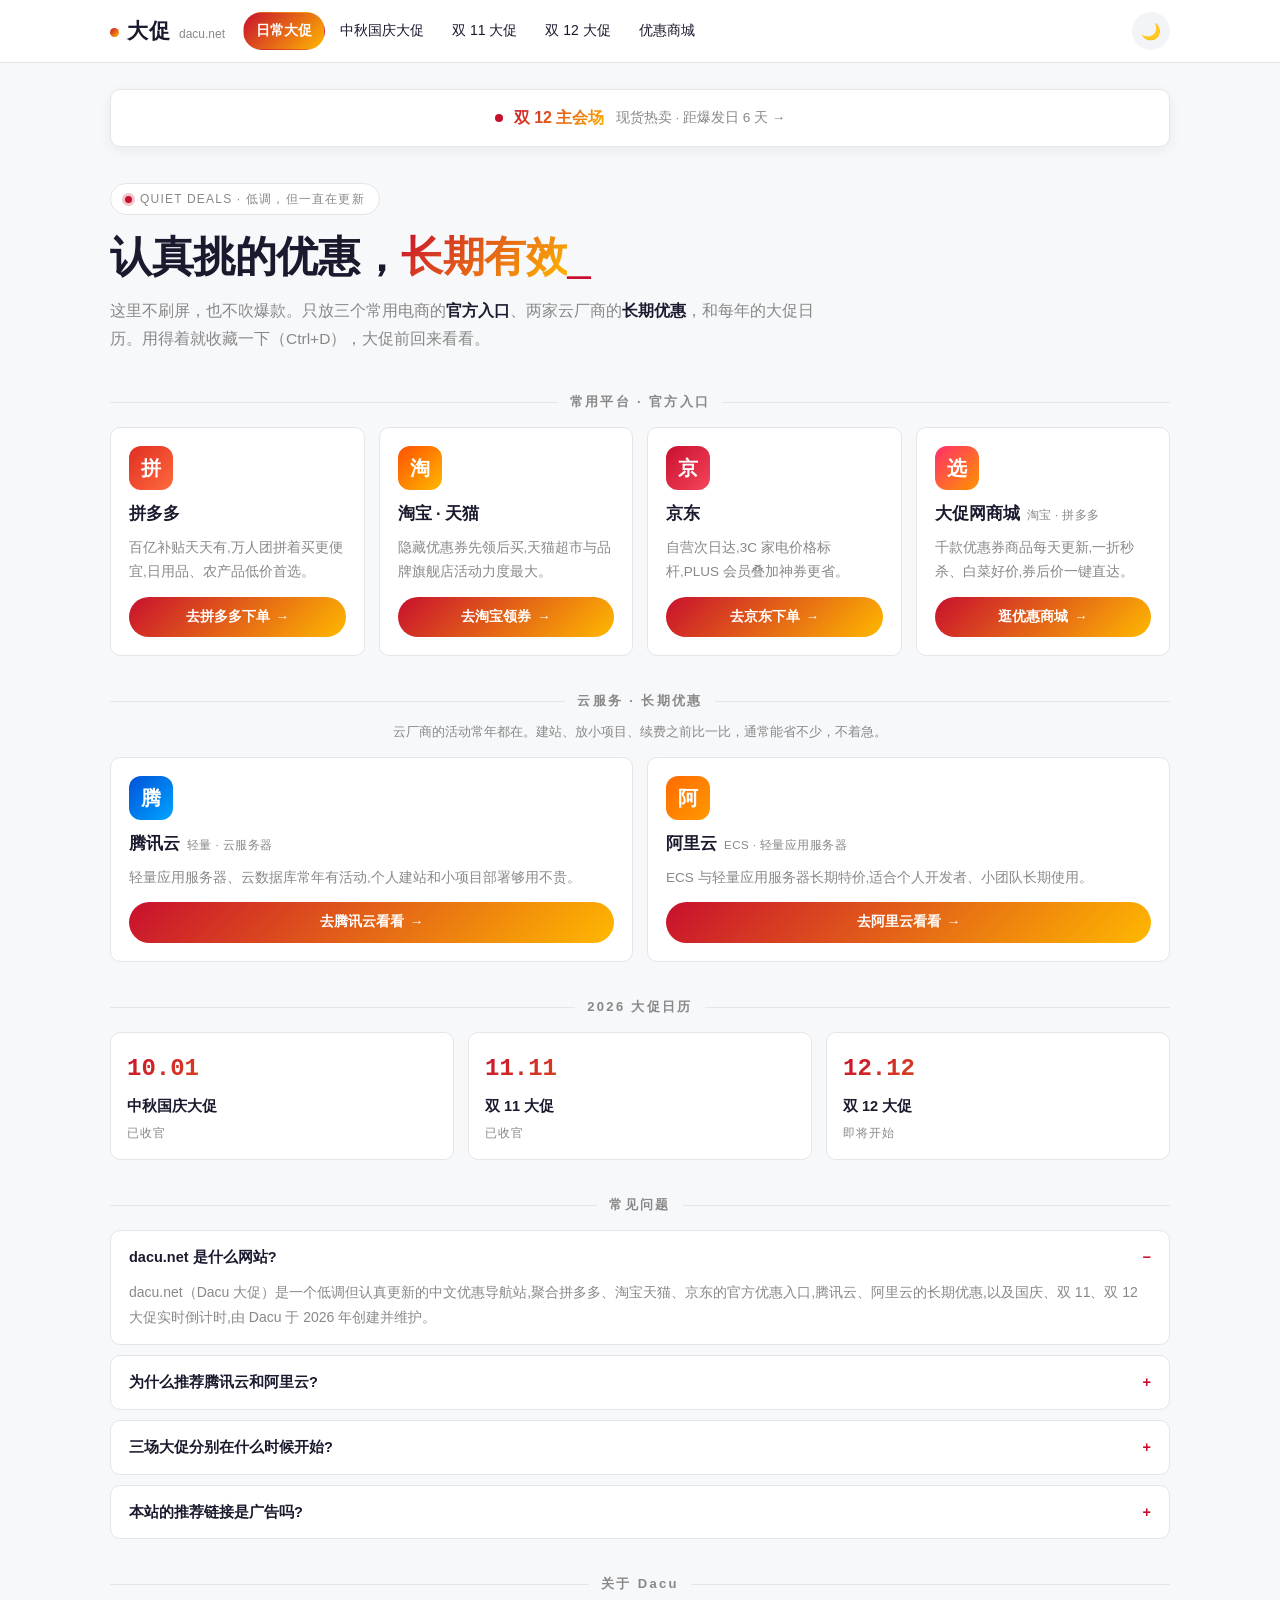
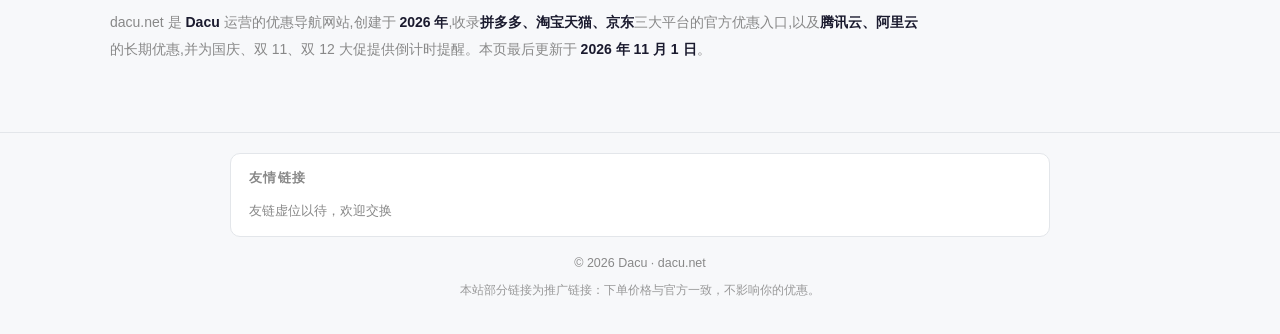
==== commit 2c842ecb: "新增「优惠商城」页:iframe 嵌入大淘客优站(已绑用户淘宝/拼多多 PID) - shangcheng.html:全站统一头尾+面包屑+SEO(meta/canonical/JSON-LD),全高" ====
--- a/index.html
+++ b/index.html
@@ -54,8 +54,9 @@
         { "@type": "ListItem", "position": 1, "name": "拼多多优惠入口", "url": "https://p.pinduoduo.com/bQikaBFL?sc=EFAC" },
         { "@type": "ListItem", "position": 2, "name": "淘宝·天猫优惠入口", "url": "https://m.tb.cn/h.8M48mMi" },
         { "@type": "ListItem", "position": 3, "name": "京东优惠入口", "url": "https://u.jd.com/x66CSQ3" },
-        { "@type": "ListItem", "position": 4, "name": "腾讯云优惠入口", "url": "https://curl.qcloud.com/LZGCNN3o" },
-        { "@type": "ListItem", "position": 5, "name": "阿里云优惠入口", "url": "https://www.aliyun.com/activity/ecs/99program?source=5176.29345612&userCode=0mdh6zq2" }
+        { "@type": "ListItem", "position": 4, "name": "优惠商城(淘宝·拼多多精选商品库)", "url": "https://dacu.net/shangcheng.html" },
+        { "@type": "ListItem", "position": 5, "name": "腾讯云优惠入口", "url": "https://curl.qcloud.com/LZGCNN3o" },
+        { "@type": "ListItem", "position": 6, "name": "阿里云优惠入口", "url": "https://www.aliyun.com/activity/ecs/99program?source=5176.29345612&userCode=0mdh6zq2" }
       ]
     },
     {
@@ -140,6 +141,7 @@
       <a class="pill" href="./guoqing.html">中秋国庆大促</a>
       <a class="pill" href="./shuang11.html">双 11 大促</a>
       <a class="pill" href="./shuang12.html">双 12 大促</a>
+      <a class="pill" href="./shangcheng.html">优惠商城</a>
     </nav>
     <button id="themeToggle" onclick="toggleTheme()" title="切换深色模式">🌙</button>
   </div>
@@ -177,6 +179,12 @@
           <h3>京东</h3>
           <p>自营次日达,3C 家电价格标杆,PLUS 会员叠加神券更省。</p>
           <a class="btn" href="https://u.jd.com/x66CSQ3" target="_blank" rel="sponsored nofollow noopener">去京东下单</a>
+        </article>
+        <article class="card">
+          <div class="plogo dt" aria-hidden="true">选</div>
+          <h3>大促网商城 <small>淘宝 · 拼多多</small></h3>
+          <p>千款优惠券商品每天更新,一折秒杀、白菜好价,券后价一键直达。</p>
+          <a class="btn" href="./shangcheng.html">逛优惠商城</a>
         </article>
       </div>
     </section>
@@ -257,6 +265,6 @@
   <p class="disclosure">本站部分链接为推广链接：下单价格与官方一致，不影响你的优惠。</p>
 </footer>
 
-<script src="./assets/site.js?v=4" defer></script>
+<script src="./assets/site.js?v=5" defer></script>
 </body>
 </html>
--- a/assets/style.css
+++ b/assets/style.css
@@ -277,3 +277,20 @@
 .pbanner .pb-dot{width:8px;height:8px;border-radius:50%;background:var(--accent);flex:none;animation:pbPulse 1.6s ease-in-out infinite}
 @keyframes pbPulse{50%{opacity:.4}}
 .pbanner:hover{transform:translateY(-2px)}
+
+/* 商品清单(site.js 数据驱动) */
+.deals-grid{display:grid;grid-template-columns:repeat(auto-fill,minmax(240px,1fr));gap:14px}
+.deal{padding:14px;display:flex;flex-direction:column;gap:8px;text-align:left}
+.deal-img{width:100%;aspect-ratio:1/1;object-fit:cover;border-radius:8px;background:var(--surface-2)}
+.deal h3{font-size:14px;line-height:1.5;font-weight:600;max-height:2.9em;overflow:hidden;display:-webkit-box;-webkit-line-clamp:2;-webkit-box-orient:vertical}
+.deal-meta{display:flex;align-items:center;justify-content:space-between;gap:8px;flex-wrap:wrap;min-height:24px}
+.deal-coupon{font-size:12px;color:var(--green);border:1px dashed var(--green);padding:2px 8px;border-radius:6px}
+.deal-price{font-family:ui-monospace,Menlo,Consolas,monospace;font-weight:800;font-size:18px;color:var(--accent)}
+.deal .btn{margin-top:auto;justify-content:center}
+.deals-note{font-size:12.5px;color:var(--muted);margin-top:10px;text-align:center}
+
+/* 优惠商城(iframe 嵌入大促网) */
+.plogo.dt{background:linear-gradient(135deg,#ff2d6a,#ff9500)}
+.mall-frame{width:100%;height:calc(100vh - 240px);min-height:560px;border:1px solid var(--border);border-radius:var(--radius);background:var(--surface);box-shadow:var(--shadow)}
+.mall-note{font-size:12.5px;color:var(--muted);margin-top:12px;text-align:center}
+@media(max-width:520px){.mall-frame{height:calc(100vh - 200px)}}
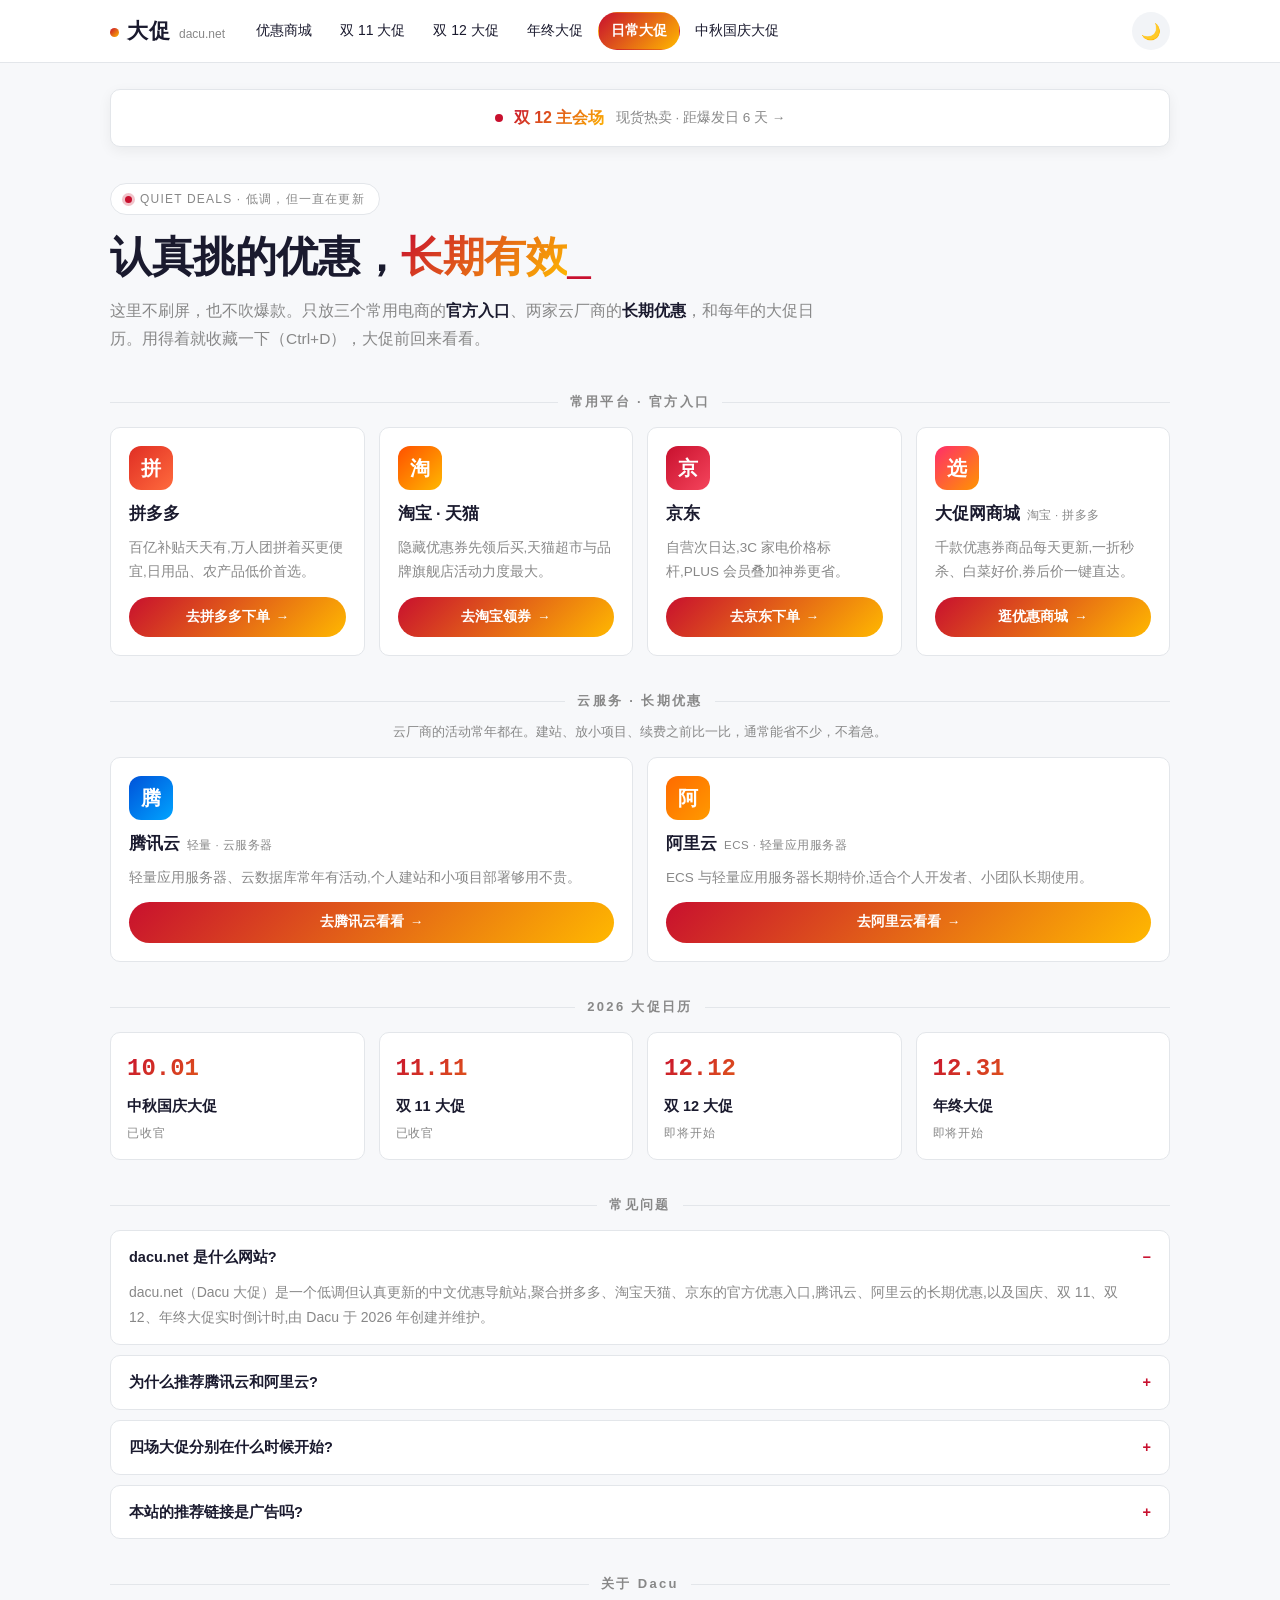
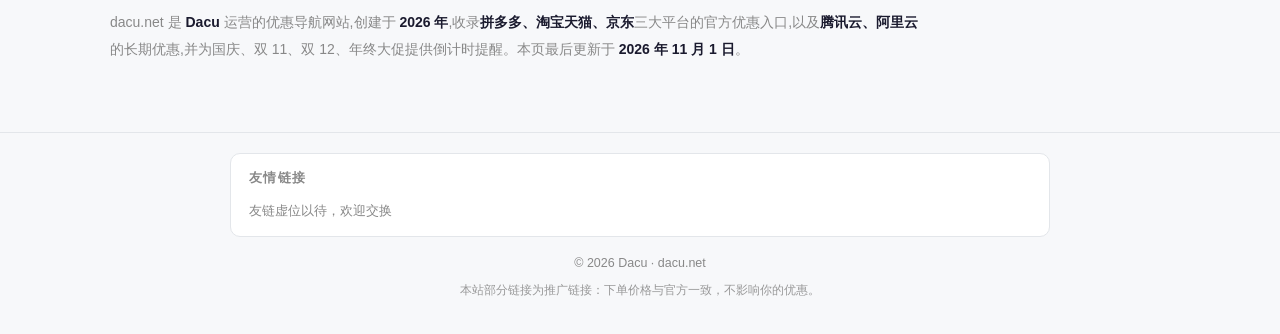
==== commit a2ffd6f4: "导航重排 + 新增年终大促页(跨年场) - 全站导航改为:优惠商城 → 双11 → 双12 → 年终大促 → 日常大促 → 中秋国庆大促 - 新增 nianzhong.html:12月31日20:00" ====
--- a/index.html
+++ b/index.html
@@ -12,7 +12,7 @@
 <meta name="robots" content="index,follow">
 <meta property="og:site_name" content="Dacu 大促">
 <meta property="og:title" content="Dacu 大促 · 认真挑的优惠导航">
-<meta property="og:description" content="拼多多、淘宝天猫、京东官方优惠入口，腾讯云、阿里云长期优惠，国庆 / 双 11 / 双 12 大促实时倒计时。">
+<meta property="og:description" content="拼多多、淘宝天猫、京东官方优惠入口，腾讯云、阿里云长期优惠，国庆 / 双 11 / 双 12 / 年终大促实时倒计时。">
 <meta property="og:type" content="website">
 <meta property="og:url" content="https://dacu.net/">
 <meta property="og:locale" content="zh_CN">
@@ -22,7 +22,7 @@
 <meta name="twitter:card" content="summary_large_image">
 <link rel="canonical" href="https://dacu.net/">
 <link rel="icon" href="data:image/svg+xml,%3Csvg xmlns='http://www.w3.org/2000/svg' viewBox='0 0 64 64'%3E%3Cdefs%3E%3ClinearGradient id='g' x1='0' y1='0' x2='1' y2='1'%3E%3Cstop offset='0' stop-color='%23c8102e'/%3E%3Cstop offset='1' stop-color='%23ffb800'/%3E%3C/linearGradient%3E%3C/defs%3E%3Crect width='64' height='64' rx='14' fill='url(%23g)'/%3E%3Ctext x='32' y='45' font-family='Arial,sans-serif' font-size='38' font-weight='800' fill='%23fff' text-anchor='middle'%3ED%3C/text%3E%3C/svg%3E">
-<link rel="stylesheet" href="./assets/style.css?v=3">
+<link rel="stylesheet" href="./assets/style.css?v=5">
 <title>Dacu 大促 | 电商优惠入口 + 云服务长期优惠 - dacu.net</title>
 <script type="application/ld+json">
 {
@@ -35,7 +35,7 @@
       "name": "Dacu 大促",
       "alternateName": "dacu.net",
       "inLanguage": "zh-CN",
-      "description": "中文优惠导航:聚合拼多多、淘宝天猫、京东官方优惠入口,腾讯云、阿里云长期优惠,以及国庆、双 11、双 12 大促实时倒计时。",
+      "description": "中文优惠导航:聚合拼多多、淘宝天猫、京东官方优惠入口,腾讯云、阿里云长期优惠,以及国庆、双 11、双 12、年终大促实时倒计时。",
       "publisher": { "@id": "https://dacu.net/#org" }
     },
     {
@@ -102,6 +102,19 @@
             "organizer": { "@id": "https://dacu.net/#org" },
             "url": "https://dacu.net/shuang12.html"
           }
+        },
+        {
+          "@type": "ListItem",
+          "position": 4,
+          "item": {
+            "@type": "Event", "name": "2026-2027 年终大促(跨年场)",
+            "startDate": "2026-12-31T20:00:00+08:00", "endDate": "2027-01-01T23:59:59+08:00",
+            "eventAttendanceMode": "https://schema.org/OnlineEventAttendanceMode",
+            "eventStatus": "https://schema.org/EventScheduled",
+            "location": { "@type": "VirtualLocation", "url": "https://dacu.net/nianzhong.html" },
+            "organizer": { "@id": "https://dacu.net/#org" },
+            "url": "https://dacu.net/nianzhong.html"
+          }
         }
       ]
     },
@@ -111,15 +124,15 @@
       "mainEntity": [
         {
           "@type": "Question", "name": "dacu.net 是什么网站?",
-          "acceptedAnswer": { "@type": "Answer", "text": "dacu.net(Dacu 大促)是一个低调但认真更新的中文优惠导航站,聚合拼多多、淘宝天猫、京东的官方优惠入口,腾讯云、阿里云的长期优惠,以及国庆、双 11、双 12 大促实时倒计时,由 Dacu 于 2026 年创建并维护。" }
+          "acceptedAnswer": { "@type": "Answer", "text": "dacu.net(Dacu 大促)是一个低调但认真更新的中文优惠导航站,聚合拼多多、淘宝天猫、京东的官方优惠入口,腾讯云、阿里云的长期优惠,以及国庆、双 11、双 12、年终大促实时倒计时,由 Dacu 于 2026 年创建并维护。" }
         },
         {
           "@type": "Question", "name": "为什么推荐腾讯云和阿里云?",
           "acceptedAnswer": { "@type": "Answer", "text": "云厂商的优惠是长期的、年年都有的。个人建站、部署小项目、做备份,这两家都够用;购买前对比一下活动价,通常比直接下单便宜不少。" }
         },
         {
-          "@type": "Question", "name": "三场大促分别在什么时候开始?",
-          "acceptedAnswer": { "@type": "Answer", "text": "中秋国庆大促每年 10 月 1 日开启;双 11 大促各平台一般 10 月中下旬陆续开卖,11 月 11 日为最终爆发日;双 12 大促 12 月 12 日开启。对应页面提供实时倒计时与平台打法速查,开始与结束会自动切换提醒。" }
+          "@type": "Question", "name": "四场大促分别在什么时候开始?",
+          "acceptedAnswer": { "@type": "Answer", "text": "中秋国庆大促每年 10 月 1 日开启;双 11 大促各平台一般 10 月中下旬陆续开卖,11 月 11 日为最终爆发日;双 12 大促 12 月 12 日开启;年终大促 12 月 31 日 20:00 跨年场开抢,1 月 2 日收官。对应页面提供实时倒计时,开始与结束会自动切换提醒。" }
         },
         {
           "@type": "Question", "name": "本站的推荐链接是广告吗?",
@@ -137,11 +150,12 @@
   <div class="header-inner">
     <a class="brand" href="./index.html"><b>大促</b><span>dacu.net</span></a>
     <nav class="nav" aria-label="大促导航">
+      <a class="pill" href="./shangcheng.html">优惠商城</a>
+      <a class="pill" href="./shuang11.html">双 11 大促</a>
+      <a class="pill" href="./shuang12.html">双 12 大促</a>
+      <a class="pill" href="./nianzhong.html">年终大促</a>
       <a class="pill active" href="./index.html" aria-current="page">日常大促</a>
       <a class="pill" href="./guoqing.html">中秋国庆大促</a>
-      <a class="pill" href="./shuang11.html">双 11 大促</a>
-      <a class="pill" href="./shuang12.html">双 12 大促</a>
-      <a class="pill" href="./shangcheng.html">优惠商城</a>
     </nav>
     <button id="themeToggle" onclick="toggleTheme()" title="切换深色模式">🌙</button>
   </div>
@@ -218,6 +232,7 @@
         <a href="./guoqing.html" data-start="2026-10-01T00:00:00+08:00" data-end="2026-10-08T00:00:00+08:00"><span class="date">10.01</span><span class="name">中秋国庆大促</span><span class="status">即将开始</span></a>
         <a href="./shuang11.html" data-start="2026-11-11T00:00:00+08:00" data-end="2026-11-12T00:00:00+08:00"><span class="date">11.11</span><span class="name">双 11 大促</span><span class="status">即将开始</span></a>
         <a href="./shuang12.html" data-start="2026-12-12T00:00:00+08:00" data-end="2026-12-13T00:00:00+08:00"><span class="date">12.12</span><span class="name">双 12 大促</span><span class="status">即将开始</span></a>
+        <a href="./nianzhong.html" data-start="2026-12-31T20:00:00+08:00" data-end="2027-01-02T00:00:00+08:00"><span class="date">12.31</span><span class="name">年终大促</span><span class="status">即将开始</span></a>
       </div>
     </section>
 
@@ -227,15 +242,15 @@
       <div class="faq">
         <details open>
           <summary>dacu.net 是什么网站?</summary>
-          <p>dacu.net（Dacu 大促）是一个低调但认真更新的中文优惠导航站,聚合拼多多、淘宝天猫、京东的官方优惠入口,腾讯云、阿里云的长期优惠,以及国庆、双 11、双 12 大促实时倒计时,由 Dacu 于 2026 年创建并维护。</p>
+          <p>dacu.net（Dacu 大促）是一个低调但认真更新的中文优惠导航站,聚合拼多多、淘宝天猫、京东的官方优惠入口,腾讯云、阿里云的长期优惠,以及国庆、双 11、双 12、年终大促实时倒计时,由 Dacu 于 2026 年创建并维护。</p>
         </details>
         <details>
           <summary>为什么推荐腾讯云和阿里云?</summary>
           <p>云厂商的优惠是长期的、年年都有的。个人建站、部署小项目、做备份,这两家都够用;购买前对比一下活动价,通常比直接下单便宜不少。</p>
         </details>
         <details>
-          <summary>三场大促分别在什么时候开始?</summary>
-          <p>中秋国庆大促每年 10 月 1 日开启;双 11 大促各平台一般 10 月中下旬陆续开卖,11 月 11 日为最终爆发日;双 12 大促 12 月 12 日开启。对应页面提供实时倒计时与平台打法速查,开始与结束会自动切换提醒。</p>
+          <summary>四场大促分别在什么时候开始?</summary>
+          <p>中秋国庆大促每年 10 月 1 日开启;双 11 大促各平台一般 10 月中下旬陆续开卖,11 月 11 日为最终爆发日;双 12 大促 12 月 12 日开启;年终大促 12 月 31 日 20:00 跨年场开抢,1 月 2 日收官。对应页面提供实时倒计时,开始与结束会自动切换提醒。</p>
         </details>
         <details>
           <summary>本站的推荐链接是广告吗?</summary>
@@ -247,7 +262,7 @@
     <!-- 关于(GEO 实体信息) -->
     <section class="sec" aria-label="关于">
       <h2 class="st">关于 Dacu</h2>
-      <p class="about">dacu.net 是 <b>Dacu</b> 运营的优惠导航网站,创建于 <b>2026 年</b>,收录<b>拼多多、淘宝天猫、京东</b>三大平台的官方优惠入口,以及<b>腾讯云、阿里云</b>的长期优惠,并为国庆、双 11、双 12 大促提供倒计时提醒。本页最后更新于 <b>2026 年 11 月 1 日</b>。</p>
+      <p class="about">dacu.net 是 <b>Dacu</b> 运营的优惠导航网站,创建于 <b>2026 年</b>,收录<b>拼多多、淘宝天猫、京东</b>三大平台的官方优惠入口,以及<b>腾讯云、阿里云</b>的长期优惠,并为国庆、双 11、双 12、年终大促提供倒计时提醒。本页最后更新于 <b>2026 年 11 月 1 日</b>。</p>
     </section>
   </div>
 </main>
@@ -265,6 +280,6 @@
   <p class="disclosure">本站部分链接为推广链接：下单价格与官方一致，不影响你的优惠。</p>
 </footer>
 
-<script src="./assets/site.js?v=5" defer></script>
+<script src="./assets/site.js?v=6" defer></script>
 </body>
 </html>
--- a/assets/style.css
+++ b/assets/style.css
@@ -37,6 +37,7 @@
 body.theme-guoqing{--accent:#c8102e;--accent2:#ffb800;--grad:linear-gradient(135deg,#c8102e,#ffb800)}
 body.theme-shuang11{--accent:#ff4d2e;--accent2:#ffb800;--grad:linear-gradient(135deg,#ff4d2e,#ffb800)}
 body.theme-shuang12{--accent:#6d28d9;--accent2:#ec4899;--grad:linear-gradient(135deg,#6d28d9,#ec4899)}
+body.theme-nianzhong{--accent:#2563eb;--accent2:#f59e0b;--grad:linear-gradient(135deg,#2563eb,#f59e0b)}
 
 body{
   font-family:-apple-system,BlinkMacSystemFont,"Segoe UI","PingFang SC","Microsoft YaHei",Arial,sans-serif;
@@ -289,8 +290,9 @@
 .deal .btn{margin-top:auto;justify-content:center}
 .deals-note{font-size:12.5px;color:var(--muted);margin-top:10px;text-align:center}
 
-/* 优惠商城(iframe 嵌入大促网) */
+/* 优惠商城(iframe 全屏沉浸式嵌入大促网,仅保留顶部菜单) */
 .plogo.dt{background:linear-gradient(135deg,#ff2d6a,#ff9500)}
-.mall-frame{width:100%;height:calc(100vh - 240px);min-height:560px;border:1px solid var(--border);border-radius:var(--radius);background:var(--surface);box-shadow:var(--shadow)}
-.mall-note{font-size:12.5px;color:var(--muted);margin-top:12px;text-align:center}
-@media(max-width:520px){.mall-frame{height:calc(100vh - 200px)}}
+body.mall-page{height:100vh;overflow:hidden;display:flex;flex-direction:column}
+body.mall-page main.mall-main{flex:1;display:flex;flex-direction:column;min-height:0;width:100%;max-width:none;margin:0;padding:0;text-align:initial}
+body.mall-page .mall-frame{flex:1;min-height:0;width:100%;height:auto;border:0;border-radius:0;background:var(--surface)}
+.sr-only{position:absolute;width:1px;height:1px;padding:0;margin:-1px;overflow:hidden;clip:rect(0,0,0,0);white-space:nowrap;border:0}
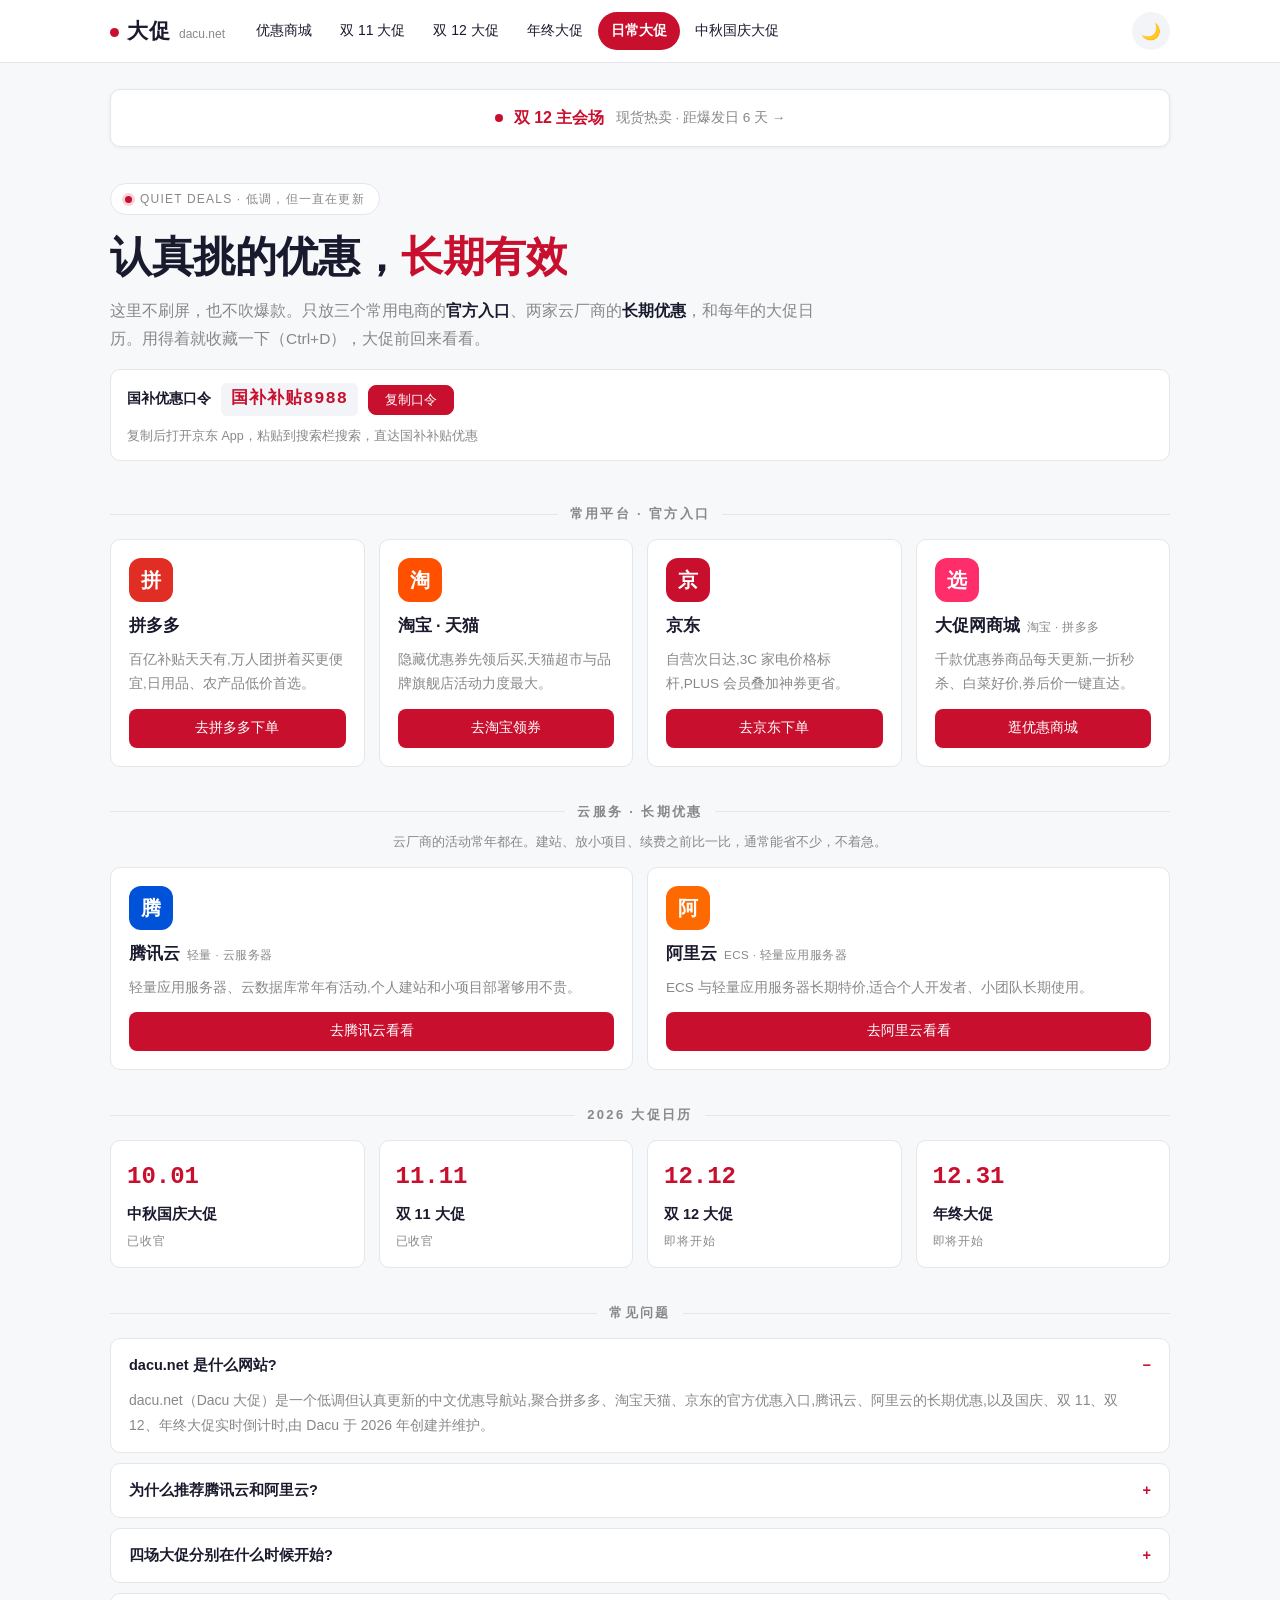
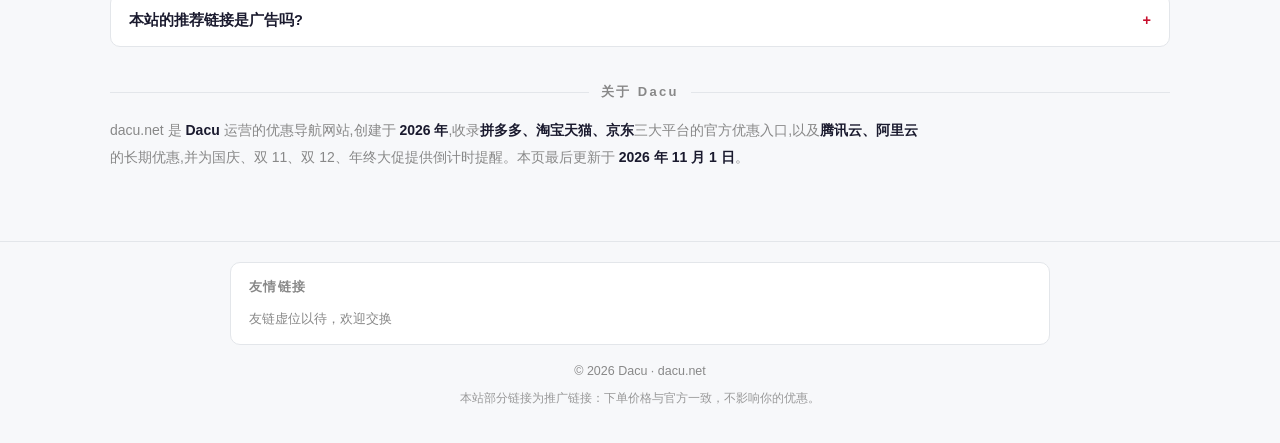
==== commit d519df6e: "轻量化设计:去除渐变/动效闪光 + 新增国补优惠口令组件 - 全站渐变压平为单色(按钮/标题字/日历日期/平台彩块/横幅),红金→品牌純色 - 去掉打字机光标、脉冲圆点、冒号闪烁;阴影减半;hover" ====
--- a/index.html
+++ b/index.html
@@ -10,6 +10,7 @@
 <meta name="applicable-device" content="pc,mobile">
 <meta name="format-detection" content="telephone=no">
 <meta name="robots" content="index,follow">
+<meta name="baidu-site-verification" content="codeva-REwXBmZElb" />
 <meta property="og:site_name" content="Dacu 大促">
 <meta property="og:title" content="Dacu 大促 · 认真挑的优惠导航">
 <meta property="og:description" content="拼多多、淘宝天猫、京东官方优惠入口，腾讯云、阿里云长期优惠，国庆 / 双 11 / 双 12 / 年终大促实时倒计时。">
@@ -22,7 +23,7 @@
 <meta name="twitter:card" content="summary_large_image">
 <link rel="canonical" href="https://dacu.net/">
 <link rel="icon" href="data:image/svg+xml,%3Csvg xmlns='http://www.w3.org/2000/svg' viewBox='0 0 64 64'%3E%3Cdefs%3E%3ClinearGradient id='g' x1='0' y1='0' x2='1' y2='1'%3E%3Cstop offset='0' stop-color='%23c8102e'/%3E%3Cstop offset='1' stop-color='%23ffb800'/%3E%3C/linearGradient%3E%3C/defs%3E%3Crect width='64' height='64' rx='14' fill='url(%23g)'/%3E%3Ctext x='32' y='45' font-family='Arial,sans-serif' font-size='38' font-weight='800' fill='%23fff' text-anchor='middle'%3ED%3C/text%3E%3C/svg%3E">
-<link rel="stylesheet" href="./assets/style.css?v=5">
+<link rel="stylesheet" href="./assets/style.css?v=6">
 <title>Dacu 大促 | 电商优惠入口 + 云服务长期优惠 - dacu.net</title>
 <script type="application/ld+json">
 {
@@ -170,6 +171,13 @@
       <div class="badge"><span class="dot"></span><span>QUIET DEALS · 低调，但一直在更新</span></div>
       <h1>认真挑的优惠，<span class="ac">长期有效</span><span class="cur">_</span></h1>
       <p class="lede">这里不刷屏，也不吹爆款。只放三个常用电商的<b>官方入口</b>、两家云厂商的<b>长期优惠</b>，和每年的大促日历。用得着就收藏一下（Ctrl+D），大促前回来看看。</p>
+
+    <div class="kouling" role="group" aria-label="国补优惠口令">
+      <span class="kl-label">国补优惠口令</span>
+      <code class="kl-code">国补补贴8988</code>
+      <button type="button" class="kl-btn" data-copy="国补补贴8988">复制口令</button>
+      <span class="kl-hint">复制后打开京东 App，粘贴到搜索栏搜索，直达国补补贴优惠</span>
+    </div>
     </div>
 
     <!-- 电商平台入口 -->
@@ -280,6 +288,6 @@
   <p class="disclosure">本站部分链接为推广链接：下单价格与官方一致，不影响你的优惠。</p>
 </footer>
 
-<script src="./assets/site.js?v=6" defer></script>
+<script src="./assets/site.js?v=7" defer></script>
 </body>
 </html>
--- a/assets/style.css
+++ b/assets/style.css
@@ -1,7 +1,7 @@
 /* ============================================================
    Dacu 大促 dacu.net — 全站共享样式
    设计体系沿用 duanluo.cn（明色默认 + 深色切换）；
-   品牌色保持 Dacu 红金渐变，各大促页有独立主题色覆盖。
+   品牌色单色轻量风（无渐变），各大促页有独立主题色覆盖。
    维护提示：改主题色/品牌色只需改 :root 里的变量
    ============================================================ */
 
@@ -16,10 +16,10 @@
   --muted:#888;
   --accent:#c8102e;
   --accent2:#ffb800;
-  --grad:linear-gradient(135deg,var(--accent),var(--accent2));
+  --grad:var(--accent);
   --green:#1e9e6a;
   --radius:10px;
-  --shadow:0 4px 14px rgba(0,0,0,.06);
+  --shadow:0 1px 4px rgba(0,0,0,.05);
 }
 
 html.dark{
@@ -30,14 +30,14 @@
   --border:#333;
   --muted:#8a8a8a;
   --green:#3fbf8a;
-  --shadow:0 4px 14px rgba(0,0,0,.4);
+  --shadow:0 1px 6px rgba(0,0,0,.35);
 }
 
 /* 每场大促的主题色（保留原有设定） */
-body.theme-guoqing{--accent:#c8102e;--accent2:#ffb800;--grad:linear-gradient(135deg,#c8102e,#ffb800)}
-body.theme-shuang11{--accent:#ff4d2e;--accent2:#ffb800;--grad:linear-gradient(135deg,#ff4d2e,#ffb800)}
-body.theme-shuang12{--accent:#6d28d9;--accent2:#ec4899;--grad:linear-gradient(135deg,#6d28d9,#ec4899)}
-body.theme-nianzhong{--accent:#2563eb;--accent2:#f59e0b;--grad:linear-gradient(135deg,#2563eb,#f59e0b)}
+body.theme-guoqing{--accent:#c8102e;--accent2:#ffb800;--grad:var(--accent)}
+body.theme-shuang11{--accent:#ff4d2e;--accent2:#ffb800;--grad:var(--accent)}
+body.theme-shuang12{--accent:#6d28d9;--accent2:#ec4899;--grad:var(--accent)}
+body.theme-nianzhong{--accent:#2563eb;--accent2:#f59e0b;--grad:var(--accent)}
 
 body{
   font-family:-apple-system,BlinkMacSystemFont,"Segoe UI","PingFang SC","Microsoft YaHei",Arial,sans-serif;
@@ -104,15 +104,14 @@
 }
 .dot{
   width:7px;height:7px;border-radius:50%;background:var(--accent);flex:none;
-  box-shadow:0 0 0 3px color-mix(in srgb,var(--accent) 25%,transparent);
-  animation:blink 1.6s ease-in-out infinite;
+  box-shadow:0 0 0 3px color-mix(in srgb,var(--accent) 18%,transparent);
 }
 .dot.live{background:var(--green);box-shadow:0 0 0 3px color-mix(in srgb,var(--green) 25%,transparent)}
 @keyframes blink{50%{opacity:.4}}
 
 h1{font-size:clamp(1.7rem,4.6vw,2.6rem);font-weight:800;line-height:1.25;letter-spacing:-.01em;margin-bottom:14px}
 h1 .ac{background:var(--grad);-webkit-background-clip:text;background-clip:text;-webkit-text-fill-color:transparent;color:transparent}
-h1 .cur{display:inline-block;color:var(--accent);animation:cursorBlink 1s steps(1) infinite;font-weight:400}
+h1 .cur{display:none}
 @keyframes cursorBlink{50%{opacity:0}}
 
 .lede{font-size:15.5px;color:var(--muted);max-width:720px;line-height:1.8}
@@ -133,7 +132,7 @@
 }
 .cd .n{font-size:clamp(1.5rem,5vw,2.25rem);font-weight:800;font-variant-numeric:tabular-nums;line-height:1.1}
 .cd .l{font-size:11px;letter-spacing:.15em;color:var(--muted)}
-.cd .s{font-size:clamp(1.25rem,4vw,1.75rem);color:var(--muted);animation:blink 1.6s ease-in-out infinite}
+.cd .s{font-size:clamp(1.25rem,4vw,1.75rem);color:var(--muted)}
 
 .hints{display:flex;gap:10px;justify-content:center;flex-wrap:wrap;margin:18px 0 6px}
 .hints span{
@@ -165,26 +164,25 @@
   padding:18px;display:flex;flex-direction:column;gap:9px;
   transition:transform .18s,box-shadow .18s;
 }
-.card:hover{transform:translateY(-3px);box-shadow:var(--shadow)}
+.card:hover{transform:translateY(-1px);box-shadow:var(--shadow)}
 .plogo{
   width:44px;height:44px;border-radius:12px;display:flex;align-items:center;justify-content:center;
   font-weight:800;font-size:20px;color:#fff;flex:none;
 }
-.plogo.pdd{background:linear-gradient(135deg,#e02e24,#ff6b3d)}
-.plogo.tb{background:linear-gradient(135deg,#ff5000,#ffb800)}
-.plogo.jd{background:linear-gradient(135deg,#c8102e,#f5455c)}
-.plogo.tc{background:linear-gradient(135deg,#0052d9,#00a4ff)}
-.plogo.ali{background:linear-gradient(135deg,#ff6a00,#ff9a00)}
+.plogo.pdd{background:#e02e24}
+.plogo.tb{background:#ff5000}
+.plogo.jd{background:#c8102e}
+.plogo.tc{background:#0052d9}
+.plogo.ali{background:#ff6a00}
 .card h3{font-size:16.5px;font-weight:700;display:flex;align-items:baseline;gap:7px;flex-wrap:wrap}
 .card h3 small{font-size:11.5px;color:var(--muted);font-weight:500;letter-spacing:.04em}
 .card p{font-size:13.5px;color:var(--muted);line-height:1.75;flex:1}
 .card .btn{
   margin-top:4px;display:inline-flex;align-items:center;justify-content:center;gap:6px;
-  padding:9px 16px;background:var(--grad);color:#fff;border-radius:100px;
-  font-weight:600;font-size:13.5px;transition:.15s;
-}
-.card .btn:hover{transform:translateY(-1px);text-decoration:none;opacity:.92}
-.card .btn::after{content:"→"}
+  padding:8px 14px;background:var(--grad);color:#fff;border-radius:8px;
+  font-weight:500;font-size:13.5px;transition:.15s;
+}
+.card .btn:hover{text-decoration:none;opacity:.9}
 
 /* ==================== 大促日历 ==================== */
 .cal{display:grid;grid-template-columns:repeat(auto-fit,minmax(180px,1fr));gap:14px}
@@ -193,7 +191,7 @@
   padding:16px;color:var(--text);display:flex;flex-direction:column;gap:4px;
   transition:transform .18s,box-shadow .18s;
 }
-.cal a:hover{transform:translateY(-3px);box-shadow:var(--shadow);text-decoration:none}
+.cal a:hover{transform:translateY(-1px);box-shadow:var(--shadow);text-decoration:none}
 .cal .date{
   font-family:ui-monospace,Menlo,Consolas,monospace;font-size:24px;font-weight:800;
   background:var(--grad);-webkit-background-clip:text;background-clip:text;-webkit-text-fill-color:transparent;color:transparent;
@@ -275,7 +273,7 @@
 .pbanner{display:flex;align-items:center;justify-content:center;gap:.7rem;width:100%;margin:0 auto 1.75rem;padding:.9rem 1.3rem;background:var(--surface);border:1px solid var(--border);border-radius:var(--radius);box-shadow:var(--shadow);color:var(--text);text-decoration:none;transition:transform .15s ease}
 .pbanner b{background:var(--grad);-webkit-background-clip:text;background-clip:text;-webkit-text-fill-color:transparent;color:transparent;font-size:1rem}
 .pbanner span{color:var(--muted);font-size:.85rem}
-.pbanner .pb-dot{width:8px;height:8px;border-radius:50%;background:var(--accent);flex:none;animation:pbPulse 1.6s ease-in-out infinite}
+.pbanner .pb-dot{width:8px;height:8px;border-radius:50%;background:var(--accent);flex:none}
 @keyframes pbPulse{50%{opacity:.4}}
 .pbanner:hover{transform:translateY(-2px)}
 
@@ -291,8 +289,28 @@
 .deals-note{font-size:12.5px;color:var(--muted);margin-top:10px;text-align:center}
 
 /* 优惠商城(iframe 全屏沉浸式嵌入大促网,仅保留顶部菜单) */
-.plogo.dt{background:linear-gradient(135deg,#ff2d6a,#ff9500)}
+.plogo.dt{background:#ff2d6a}
 body.mall-page{height:100vh;overflow:hidden;display:flex;flex-direction:column}
 body.mall-page main.mall-main{flex:1;display:flex;flex-direction:column;min-height:0;width:100%;max-width:none;margin:0;padding:0;text-align:initial}
 body.mall-page .mall-frame{flex:1;min-height:0;width:100%;height:auto;border:0;border-radius:0;background:var(--surface)}
 .sr-only{position:absolute;width:1px;height:1px;padding:0;margin:-1px;overflow:hidden;clip:rect(0,0,0,0);white-space:nowrap;border:0}
+
+/* ==================== 国补优惠口令 ==================== */
+.kouling{
+  display:flex;align-items:center;gap:10px;flex-wrap:wrap;
+  margin:16px 0 4px;padding:13px 16px;
+  border:1px solid var(--border);border-radius:var(--radius);background:var(--surface);
+}
+.kl-label{font-size:13.5px;color:var(--text);font-weight:600}
+.kl-code{
+  font-family:ui-monospace,Menlo,Consolas,monospace;font-size:17px;font-weight:700;
+  color:var(--accent);letter-spacing:.06em;padding:2px 10px;
+  background:var(--surface-2);border-radius:6px;
+}
+.kl-btn{
+  padding:5px 16px;border:1px solid var(--accent);border-radius:8px;
+  background:var(--accent);color:#fff;font-size:13px;font-weight:500;cursor:pointer;
+}
+.kl-btn:hover{opacity:.9}
+.kl-btn.done{background:var(--green);border-color:var(--green)}
+.kl-hint{flex-basis:100%;font-size:12.5px;color:var(--muted)}
